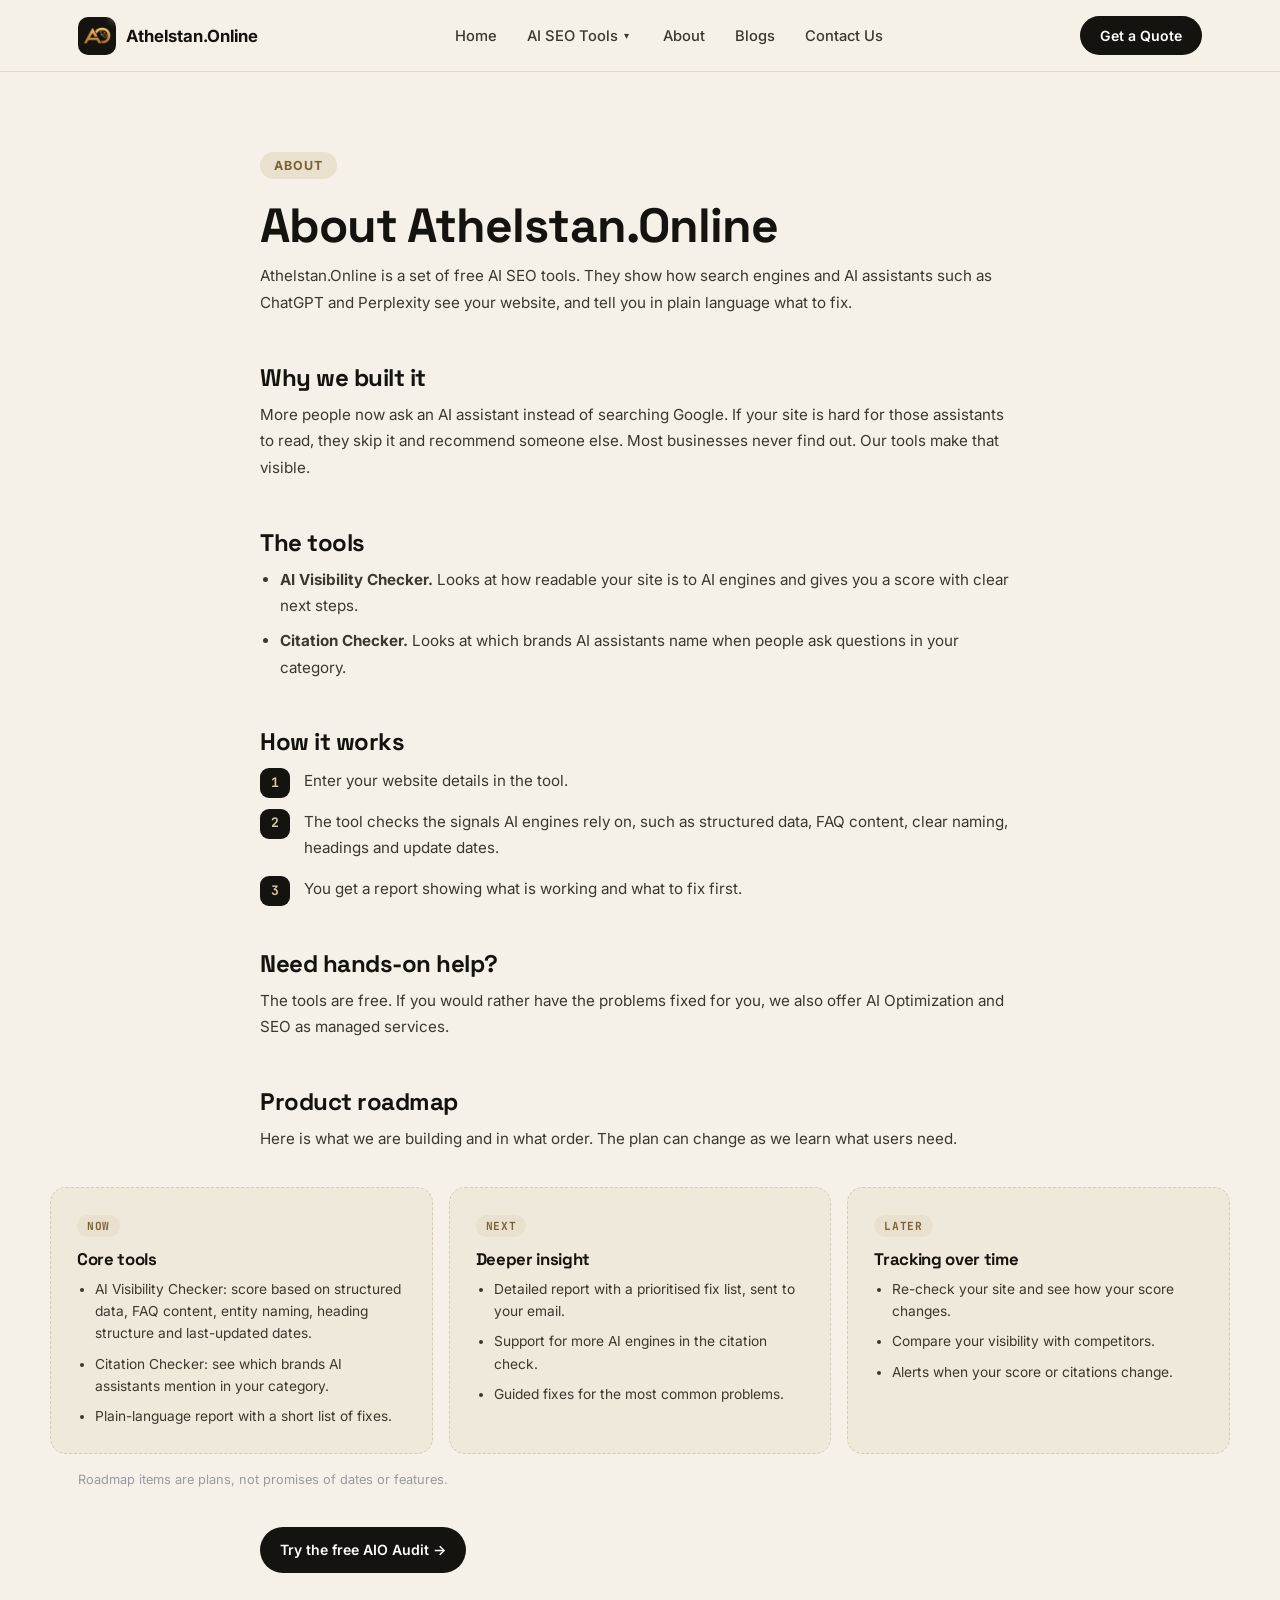
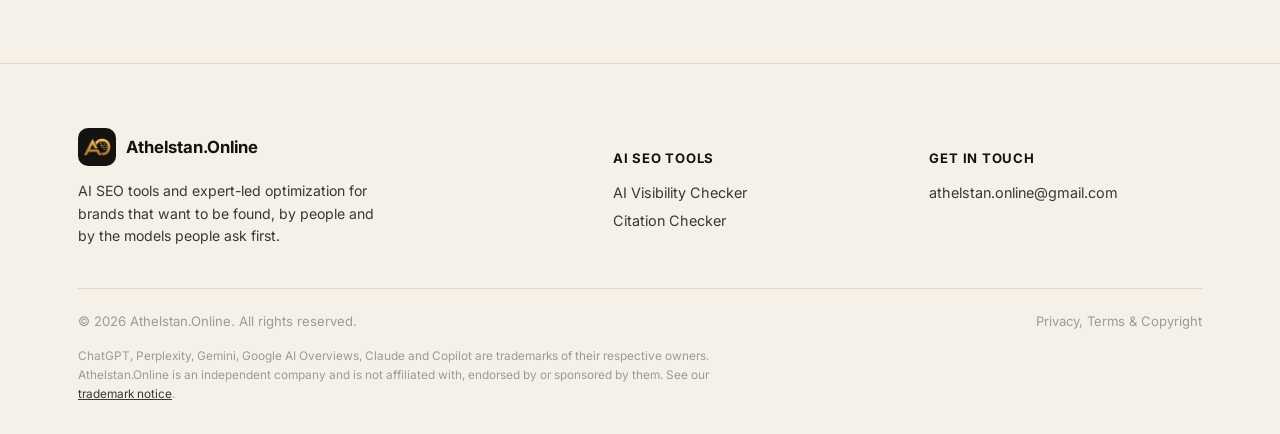
==== about.html @ 13e61433 "Add files via upload" ====
<!DOCTYPE html>
<html lang="en">
<head>
<meta charset="UTF-8">
<meta name="viewport" content="width=device-width, initial-scale=1.0, viewport-fit=cover">
<title>About | Athelstan.Online</title>
<meta name="description" content="Athelstan.Online builds free AI SEO tools that show how search engines and AI assistants see your website, plus expert-led AI Optimization and SEO.">

<link rel="canonical" href="https://athelstan.online/about">
<link rel="preconnect" href="https://fonts.googleapis.com">
<link rel="preconnect" href="https://fonts.gstatic.com" crossorigin>
<link href="https://fonts.googleapis.com/css2?family=Space+Grotesk:wght@400;500;600;700&family=Inter:wght@400;500;600;700&family=JetBrains+Mono:wght@400;500;700&display=swap" rel="stylesheet">

<link rel="icon" type="image/png" sizes="512x512" href="favicon-512.png">
<link rel="icon" type="image/png" sizes="192x192" href="favicon-192.png">
<link rel="icon" type="image/png" sizes="32x32" href="favicon-32.png">
<link rel="apple-touch-icon" href="favicon-192.png">

<link rel="stylesheet" href="styles.css">
</head>
<body>

<div id="scrollProgress"></div>

<header>
  <div class="nav">
    <a href="/" class="brand" aria-label="Athelstan.Online home">
      <div class="brand-mark" style="position:relative;">
        <img src="logo.png" alt="Athelstan.Online logo">
        <span style="position:absolute;width:5px;height:5px;border-radius:50%;background:var(--yellow);box-shadow:0 0 8px 2px rgba(216,200,164,.8);top:-3px;right:-3px;animation:pulse-dot 2s infinite;z-index:2;"></span>
      </div>
      Athelstan.Online
    </a>
    <nav class="links" id="navLinks">
      <a href="/">Home</a>
      <div class="nav-dropdown">
        <a href="/aio-audit" class="nav-dropdown-label">AI SEO Tools</a>
        <button class="nav-dropdown-caret" aria-label="Toggle AI SEO Tools submenu" aria-expanded="false">▾</button>
        <div class="nav-dropdown-menu">
          <a href="/ai-visibility-score-checker">AI Visibility Checker<small>How AI engines see your site</small></a>
          <a href="/citation-checker">Citation Checker<small>Who ChatGPT &amp; Perplexity cite</small></a>
        </div>
      </div>
      <a href="/about">About</a>
      <a href="/blog">Blogs</a>
      <a href="/contact">Contact Us</a>
    </nav>
    <div style="display:flex;align-items:center;gap:10px;">
      <a href="/contact" class="cta-btn nav-only">Get a Quote</a>
      <button class="menu-toggle" id="menuToggle" aria-label="Toggle menu"><span></span><span></span><span></span></button>
    </div>
  </div>
</header>

<section class="legal-section">
  <div class="legal-wrap">
    <span class="section-tag">About</span>
    <h1>About Athelstan.Online</h1>
    <p>Athelstan.Online is a set of free AI SEO tools. They show how search engines and AI assistants such as ChatGPT and Perplexity see your website, and tell you in plain language what to fix.</p>

    <h2>Why we built it</h2>
    <p>More people now ask an AI assistant instead of searching Google. If your site is hard for those assistants to read, they skip it and recommend someone else. Most businesses never find out. Our tools make that visible.</p>

    <h2>The tools</h2>
    <ul>
      <li><strong>AI Visibility Checker.</strong> Looks at how readable your site is to AI engines and gives you a score with clear next steps.</li>
      <li><strong>Citation Checker.</strong> Looks at which brands AI assistants name when people ask questions in your category.</li>
    </ul>

    <h2>How it works</h2>
    <ol class="about-steps">
      <li>Enter your website details in the tool.</li>
      <li>The tool checks the signals AI engines rely on, such as structured data, FAQ content, clear naming, headings and update dates.</li>
      <li>You get a report showing what is working and what to fix first.</li>
    </ol>

    <h2>Need hands-on help?</h2>
    <p>The tools are free. If you would rather have the problems fixed for you, we also offer AI Optimization and SEO as managed services.</p>

    <h2 id="roadmap">Product roadmap</h2>
    <p>Here is what we are building and in what order. The plan can change as we learn what users need.</p>
  </div>

  <div class="roadmap-wrap">
    <div class="roadmap-grid">
      <div class="roadmap-card">
        <span class="roadmap-stage">Now</span>
        <h4>Core tools</h4>
        <ul>
          <li>AI Visibility Checker: score based on structured data, FAQ content, entity naming, heading structure and last-updated dates.</li>
          <li>Citation Checker: see which brands AI assistants mention in your category.</li>
          <li>Plain-language report with a short list of fixes.</li>
        </ul>
      </div>
      <div class="roadmap-card">
        <span class="roadmap-stage">Next</span>
        <h4>Deeper insight</h4>
        <ul>
          <li>Detailed report with a prioritised fix list, sent to your email.</li>
          <li>Support for more AI engines in the citation check.</li>
          <li>Guided fixes for the most common problems.</li>
        </ul>
      </div>
      <div class="roadmap-card">
        <span class="roadmap-stage">Later</span>
        <h4>Tracking over time</h4>
        <ul>
          <li>Re-check your site and see how your score changes.</li>
          <li>Compare your visibility with competitors.</li>
          <li>Alerts when your score or citations change.</li>
        </ul>
      </div>
    </div>
  </div>
  <p class="roadmap-note" style="padding:0 28px;">Roadmap items are plans, not promises of dates or features.</p>

  <div class="legal-wrap" style="margin-top:40px;">
    <p><a href="/aio-audit" class="cta-btn">Try the free AIO Audit →</a></p>
  </div>
</section>

<footer>
  <div class="wrap">
    <div class="footer-grid">
      <div>
        <div class="brand" style="margin-bottom:14px;">
          <div class="brand-mark"><img src="logo.png" alt="Athelstan.Online logo"></div>
          Athelstan.Online
        </div>
        <p style="color:var(--ink-soft);font-size:.88rem;line-height:1.6;max-width:34ch;">
          AI SEO tools and expert-led optimization for brands that want to be found, by people and by the models people ask first.
        </p>
      </div>
      <div>
        <h5>AI SEO Tools</h5>
        <a href="/ai-visibility-score-checker">AI Visibility Checker</a>
        <a href="/citation-checker">Citation Checker</a>
      </div>
      <div>
        <h5>Get in Touch</h5>
        <a href="mailto:athelstan.online@gmail.com">athelstan.online@gmail.com</a>
      </div>
    </div>
    <div class="footer-bottom">
      <p>© 2026 Athelstan.Online. All rights reserved.</p>
      <p><a href="/legal">Privacy, Terms &amp; Copyright</a></p>
    </div>
    <p class="footer-legal">
      ChatGPT, Perplexity, Gemini, Google AI Overviews, Claude and Copilot are trademarks of their respective owners.
      Athelstan.Online is an independent company and is not affiliated with, endorsed by or sponsored by them.
      See our <a href="/legal#trademarks">trademark notice</a>.
    </p>
  </div>
</footer>

<script src="main.js"></script>
</body>
</html>
---- styles.css ----
/* =========================================================
   Athelstan.Online — Stylesheet
   Theme: Yellow (#ffc300) + White, high-motion, AI/search identity
   ========================================================= */

:root{
  --ink:#111114;
  --ink-soft:#33333a;
  --paper:#ffffff;
  --paper-warm:#fffdf6;
  --yellow:#ffc300;
  --yellow-deep:#e6ab00;
  --yellow-pale:#fff4cc;
  --yellow-line:#ffe38a;
  --charcoal:#141416;
  --charcoal-2:#1c1c20;
  --line:#ece7d6;
  --radius:18px;
  --maxw:1180px;
  --shadow-yellow: 0 18px 40px -18px rgba(255,195,0,.55);
  --ease-out: cubic-bezier(.16,.84,.44,1);
}

*{box-sizing:border-box;}
html{
  scroll-behavior:smooth;
  width:100%;
  overflow-x:hidden;
}
body{
  margin:0;
  width:100%;
  max-width:100vw;
  background:var(--paper);
  color:var(--ink);
  font-family:'Inter',system-ui,sans-serif;
  -webkit-font-smoothing:antialiased;
  overflow-x:hidden;
  position:relative;
  cursor:default;
}
img, svg, canvas{ max-width:100%; }
h1,h2,h3,h4{
  font-family:'Space Grotesk',sans-serif;
  margin:0;
  letter-spacing:-0.02em;
  line-height:1.05;
}
p{margin:0;}
a{color:inherit;text-decoration:none;}
.mono{font-family:'JetBrains Mono',monospace;}
.wrap{max-width:var(--maxw);margin:0 auto;padding:0 28px;}
::selection{background:var(--yellow);color:var(--ink);}

@media (prefers-reduced-motion: reduce){
  *{animation-duration:.001ms !important;animation-iteration-count:1 !important;transition-duration:.001ms !important;}
}

/* ---------- SCROLL PROGRESS BAR ---------- */
#scrollProgress{
  position:fixed;top:0;left:0;height:3px;width:0%;
  background:linear-gradient(90deg,var(--yellow-deep),var(--yellow));
  z-index:9999;transition:width .1s linear;
  box-shadow:0 0 12px rgba(255,195,0,.7);
}

/* ---------- CURSOR GLOW ---------- */
#cursorGlow{
  position:fixed;width:420px;height:420px;border-radius:50%;
  background:radial-gradient(circle, rgba(255,195,0,.16), transparent 68%);
  pointer-events:none;z-index:1;transform:translate(-50%,-50%);
  transition:opacity .3s ease;opacity:0;
  will-change:transform;
}

/* ---------- SCROLL REVEAL ---------- */
.reveal{opacity:0;transform:translateY(34px);transition:opacity .8s var(--ease-out), transform .8s var(--ease-out);}
.reveal.in{opacity:1;transform:translateY(0);}
.reveal-stagger > *{opacity:0;transform:translateY(26px);transition:opacity .7s var(--ease-out), transform .7s var(--ease-out);}
.reveal-stagger.in > *{opacity:1;transform:translateY(0);}
.reveal-stagger.in > *:nth-child(1){transition-delay:.02s;}
.reveal-stagger.in > *:nth-child(2){transition-delay:.10s;}
.reveal-stagger.in > *:nth-child(3){transition-delay:.18s;}
.reveal-stagger.in > *:nth-child(4){transition-delay:.26s;}
.reveal-stagger.in > *:nth-child(5){transition-delay:.34s;}
.reveal-stagger.in > *:nth-child(6){transition-delay:.42s;}
.reveal-stagger.in > *:nth-child(7){transition-delay:.50s;}
.reveal-stagger.in > *:nth-child(8){transition-delay:.58s;}
.reveal-stagger.in > *:nth-child(9){transition-delay:.66s;}
.reveal-stagger.in > *:nth-child(10){transition-delay:.74s;}

/* ---------- NAV ---------- */
header{
  position:sticky;top:0;z-index:100;
  background:rgba(255,255,255,.78);
  backdrop-filter:blur(16px) saturate(150%);
  border-bottom:1px solid var(--line);
  transition:box-shadow .3s ease;
}
header.scrolled{box-shadow:0 12px 30px -20px rgba(0,0,0,.25);}
.nav{
  display:flex;align-items:center;justify-content:space-between;
  padding:16px 28px;max-width:var(--maxw);margin:0 auto;
}
.brand{display:flex;align-items:center;gap:10px;font-weight:700;font-size:1.05rem;}
.brand-mark{
  width:38px;height:38px;border-radius:10px;
  background:var(--ink);
  display:flex;align-items:center;justify-content:center;
  padding:5px;
  box-shadow: var(--shadow-yellow);
  position:relative;overflow:hidden;
}
.brand-mark img{width:100%;height:100%;object-fit:contain;display:block;}
.brand-mark::after{
  content:'';position:absolute;inset:0;
  background:linear-gradient(115deg, transparent 30%, rgba(255,255,255,.35) 50%, transparent 70%);
  transform:translateX(-120%);
  animation:mark-shine 3.5s ease-in-out infinite;
  pointer-events:none;
}
@keyframes mark-shine{0%,60%{transform:translateX(-120%);}80%{transform:translateX(120%);}100%{transform:translateX(120%);}}
nav.links{display:flex;gap:30px;font-size:.92rem;font-weight:500;color:var(--ink-soft);align-items:center;}
nav.links a{position:relative;padding:4px 0;transition:color .2s;}
nav.links a:hover{color:var(--ink);}
nav.links a::after{
  content:'';position:absolute;left:0;bottom:-2px;width:0;height:2px;background:var(--yellow-deep);
  transition:width .25s ease;
}
nav.links a:hover::after{width:100%;}

/* ---------- Nav dropdown (AIO Audit) ---------- */
.nav-dropdown{position:relative;display:flex;align-items:center;gap:2px;}
.nav-dropdown-label{position:relative;padding:4px 0;transition:color .2s;}
.nav-dropdown-label:hover{color:var(--ink);}
.nav-dropdown-label::after{
  content:'';position:absolute;left:0;bottom:-2px;width:0;height:2px;background:var(--yellow-deep);
  transition:width .25s ease;
}
.nav-dropdown-label:hover::after{width:100%;}
.nav-dropdown-caret{
  background:none;border:none;cursor:pointer;font-size:.62rem;color:var(--ink-soft);
  padding:6px 4px;display:flex;align-items:center;transition:transform .25s ease, color .2s ease;
}
.nav-dropdown-caret:hover{color:var(--ink);}
.nav-dropdown:hover .nav-dropdown-caret,
.nav-dropdown.open .nav-dropdown-caret{transform:rotate(180deg);}
.nav-dropdown-menu{
  position:absolute;top:100%;left:0;margin-top:14px;
  background:#fff;border:1px solid var(--line);border-radius:14px;padding:8px;min-width:250px;
  box-shadow:0 26px 54px -20px rgba(0,0,0,.28);
  opacity:0;visibility:hidden;transform:translateY(6px);
  transition:opacity .25s ease, transform .25s ease, visibility .25s;
  z-index:60;
}
.nav-dropdown:hover .nav-dropdown-menu,
.nav-dropdown.open .nav-dropdown-menu{opacity:1;visibility:visible;transform:translateY(0);}
.nav-dropdown-menu a{
  display:flex;flex-direction:column;gap:2px;padding:10px 12px;border-radius:9px;
  font-size:.86rem;font-weight:600;color:var(--ink);transition:background .2s ease;
}
.nav-dropdown-menu a small{font-size:.74rem;font-weight:400;color:#9a9a9f;}
.nav-dropdown-menu a:hover{background:var(--yellow-pale);}
.nav-dropdown-menu a::after{display:none;}
.nav-badge{
  display:inline-block;background:var(--ink);color:var(--yellow);font-size:.6rem;font-weight:700;
  letter-spacing:.04em;padding:2px 7px;border-radius:999px;margin-left:7px;vertical-align:middle;
}
.cta-btn{
  background:var(--ink);color:#fff;padding:11px 20px;border-radius:999px;
  font-size:.88rem;font-weight:600;border:none;cursor:pointer;
  transition:transform .25s var(--ease-out), box-shadow .25s ease, background .25s ease;
  display:inline-flex;align-items:center;gap:8px;
  position:relative;overflow:hidden;
}
.cta-btn::before{
  content:'';position:absolute;inset:0;
  background:linear-gradient(115deg, transparent 30%, rgba(255,255,255,.35) 50%, transparent 70%);
  transform:translateX(-140%);transition:none;
}
.cta-btn:hover::before{animation:btn-shine .9s ease;}
@keyframes btn-shine{to{transform:translateX(140%);}}
.cta-btn:hover{background:var(--yellow-deep);color:var(--ink);transform:translateY(-3px) scale(1.02);box-shadow:var(--shadow-yellow);}
.cta-btn.ghost{background:transparent;color:var(--ink);border:1.5px solid var(--ink);}
.cta-btn.ghost:hover{background:var(--ink);color:#fff;box-shadow:none;}
.menu-toggle{display:none;background:none;border:none;cursor:pointer;padding:6px;}
.menu-toggle span{display:block;width:24px;height:2px;background:var(--ink);margin:5px 0;transition:.3s;}
.menu-toggle.active span:nth-child(1){transform:translateY(7px) rotate(45deg);}
.menu-toggle.active span:nth-child(2){opacity:0;}
.menu-toggle.active span:nth-child(3){transform:translateY(-7px) rotate(-45deg);}

/* ---------- HERO ---------- */
.hero{
  position:relative;
  padding:90px 28px 70px;
  overflow:hidden;
  background:
    radial-gradient(ellipse 900px 500px at 15% -10%, var(--yellow-pale) 0%, transparent 60%),
    radial-gradient(ellipse 700px 500px at 100% 10%, #fff9e0 0%, transparent 55%),
    var(--paper);
}
.blob{
  position:absolute;border-radius:50%;filter:blur(70px);opacity:.55;z-index:0;pointer-events:none;
}
.blob-1{width:360px;height:360px;background:radial-gradient(circle, var(--yellow), transparent 70%);top:-120px;right:-80px;animation:blob-float-1 14s ease-in-out infinite;}
.blob-2{width:280px;height:280px;background:radial-gradient(circle, #ffe38a, transparent 70%);bottom:-100px;left:-60px;animation:blob-float-2 17s ease-in-out infinite;}
@keyframes blob-float-1{0%,100%{transform:translate(0,0) scale(1);}50%{transform:translate(-50px,60px) scale(1.15);}}
@keyframes blob-float-2{0%,100%{transform:translate(0,0) scale(1);}50%{transform:translate(60px,-40px) scale(1.1);}}

#network-canvas{
  position:absolute;inset:0;width:100%;height:100%;
  z-index:0;opacity:1;pointer-events:none;
}
.hero-inner{position:relative;z-index:2;max-width:var(--maxw);margin:0 auto;}
.eyebrow{
  display:inline-flex;align-items:center;gap:8px;
  background:var(--ink);color:var(--yellow);
  padding:8px 16px;border-radius:999px;font-size:.78rem;font-weight:600;
  letter-spacing:.04em;text-transform:uppercase;
  animation: float-badge 4s ease-in-out infinite;
}
@keyframes float-badge{0%,100%{transform:translateY(0)}50%{transform:translateY(-5px)}}
.eyebrow .dot{width:7px;height:7px;border-radius:50%;background:var(--yellow);box-shadow:0 0 0 0 rgba(255,195,0,.7);animation:pulse-dot 1.8s infinite;}
@keyframes pulse-dot{0%{box-shadow:0 0 0 0 rgba(255,195,0,.6);}70%{box-shadow:0 0 0 9px rgba(255,195,0,0);}100%{box-shadow:0 0 0 0 rgba(255,195,0,0);}}

.hero h1{
  font-size:clamp(2.3rem, 5.4vw, 4.4rem);
  margin-top:22px;max-width:16ch;
  font-weight:700;
  opacity:0;animation:hero-in .9s var(--ease-out) .1s forwards;
}
.hero-sub{
  margin-top:22px;max-width:52ch;font-size:1.08rem;line-height:1.6;color:var(--ink-soft);
  opacity:0;animation:hero-in .9s var(--ease-out) .28s forwards;
}
.hero-actions{display:flex;gap:14px;margin-top:34px;flex-wrap:wrap;opacity:0;animation:hero-in .9s var(--ease-out) .44s forwards;}
@keyframes hero-in{from{opacity:0;transform:translateY(18px);}to{opacity:1;transform:translateY(0);}}

.hero h1 em{
  font-style:normal;
  background:linear-gradient(100deg,var(--yellow-deep),var(--yellow) 45%, var(--yellow-deep) 70%, var(--yellow));
  background-size:300% auto;
  -webkit-background-clip:text;background-clip:text;color:transparent;
  position:relative;
  animation:gradient-shift 5s ease-in-out infinite;
}
@keyframes gradient-shift{0%{background-position:0% 50%;}50%{background-position:100% 50%;}100%{background-position:0% 50%;}}

/* engine chips row */
.engine-row{
  display:flex;gap:12px;margin-top:52px;flex-wrap:wrap;
}
.engine-chip{
  display:flex;align-items:center;gap:9px;
  background:#fff;border:1px solid var(--line);border-radius:999px;
  padding:9px 16px 9px 12px;font-size:.85rem;font-weight:600;
  box-shadow:0 6px 18px -12px rgba(0,0,0,.25);
  animation: chip-in .6s var(--ease-out) backwards, chip-bob 3.6s ease-in-out infinite;
  transition:transform .25s ease, box-shadow .25s ease, border-color .25s ease;
}
.engine-chip:hover{transform:translateY(-5px) scale(1.04);box-shadow:var(--shadow-yellow);border-color:var(--yellow-line);}
.engine-chip:nth-child(1){animation-delay:.05s, 0s;}
.engine-chip:nth-child(2){animation-delay:.15s, .3s;}
.engine-chip:nth-child(3){animation-delay:.25s, .6s;}
.engine-chip:nth-child(4){animation-delay:.35s, .9s;}
.engine-chip:nth-child(5){animation-delay:.45s, 1.2s;}
@keyframes chip-in{from{opacity:0;transform:translateY(10px);}to{opacity:1;transform:translateY(0);}}
@keyframes chip-bob{0%,100%{transform:translateY(0);}50%{transform:translateY(-4px);}}
.engine-chip .swatch{width:9px;height:9px;border-radius:50%;position:relative;}
.engine-chip .swatch::after{
  content:'';position:absolute;inset:-4px;border-radius:50%;border:1.5px solid currentColor;opacity:.4;
  animation:swatch-ring 2.2s ease-out infinite;
}
@keyframes swatch-ring{0%{transform:scale(.6);opacity:.6;}100%{transform:scale(1.8);opacity:0;}}

/* ---------- LIVE PULSE PANEL ---------- */
.pulse-panel{
  margin-top:60px;
  background:var(--charcoal);
  border-radius:24px;
  padding:34px;
  position:relative;overflow:hidden;
  box-shadow:0 40px 80px -40px rgba(0,0,0,.5);
  border:1px solid transparent;
  background-image:
    linear-gradient(var(--charcoal),var(--charcoal)),
    linear-gradient(120deg, rgba(255,195,0,.5), rgba(255,195,0,0) 30%, rgba(255,195,0,0) 70%, rgba(255,195,0,.5));
  background-origin:border-box;background-clip:padding-box, border-box;
  animation:border-sweep 6s linear infinite;
}
@keyframes border-sweep{
  0%{background-image:linear-gradient(var(--charcoal),var(--charcoal)),linear-gradient(0deg, rgba(255,195,0,.5), rgba(255,195,0,0) 30%, rgba(255,195,0,0) 70%, rgba(255,195,0,.5));}
  100%{background-image:linear-gradient(var(--charcoal),var(--charcoal)),linear-gradient(360deg, rgba(255,195,0,.5), rgba(255,195,0,0) 30%, rgba(255,195,0,0) 70%, rgba(255,195,0,.5));}
}
.pulse-panel::before{
  content:'';position:absolute;inset:0;
  background: repeating-linear-gradient(115deg, rgba(255,195,0,.06) 0px, rgba(255,195,0,.06) 1px, transparent 1px, transparent 46px);
  animation: scan-move 9s linear infinite;
}
@keyframes scan-move{from{transform:translateX(0);}to{transform:translateX(-92px);}}
.pulse-head{display:flex;justify-content:space-between;align-items:center;flex-wrap:wrap;gap:14px;position:relative;z-index:1;}
.pulse-head h3{color:#fff;font-size:1.15rem;}
.pulse-head p{color:#9a9a9f;font-size:.85rem;margin-top:4px;}
.live-tag{display:flex;align-items:center;gap:7px;color:var(--yellow);font-size:.78rem;font-weight:700;letter-spacing:.06em;}
.live-tag .dot{width:8px;height:8px;background:var(--yellow);border-radius:50%;animation:pulse-dot 1.8s infinite;}

.pulse-grid{
  display:grid;grid-template-columns:repeat(4,1fr);gap:16px;margin-top:26px;position:relative;z-index:1;
}
.pulse-card{
  background:var(--charcoal-2);border:1px solid #2a2a2f;border-radius:14px;padding:18px;
  transition:transform .3s var(--ease-out), border-color .3s ease;
}
.pulse-card:hover{transform:translateY(-6px);border-color:var(--yellow);}
.pulse-card .label{color:#9a9a9f;font-size:.78rem;margin-bottom:10px;display:flex;justify-content:space-between;}
.pulse-card .bar-track{height:6px;background:#333338;border-radius:99px;overflow:hidden;margin-bottom:10px;}
.pulse-card .bar-fill{height:100%;border-radius:99px;background:linear-gradient(90deg,var(--yellow-deep),var(--yellow));width:0%;transition:width 1.4s var(--ease-out);position:relative;}
.pulse-card .bar-fill::after{
  content:'';position:absolute;inset:0;
  background:linear-gradient(90deg, transparent, rgba(255,255,255,.6), transparent);
  width:40%;animation:bar-shimmer 2.2s ease-in-out infinite;
}
@keyframes bar-shimmer{0%{transform:translateX(-120%);}100%{transform:translateX(280%);}}
.pulse-card .value{color:#fff;font-size:1.6rem;font-weight:700;font-family:'Space Grotesk',sans-serif;}

/* ---------- SECTION SHELLS ---------- */
section{padding:96px 28px;}
.section-head{max-width:640px;margin-bottom:52px;}
.section-tag{
  display:inline-block;font-size:.78rem;font-weight:700;letter-spacing:.08em;text-transform:uppercase;
  color:var(--yellow-deep);background:var(--yellow-pale);padding:6px 14px;border-radius:999px;margin-bottom:16px;
}
.section-head h2{font-size:clamp(1.8rem,3.4vw,2.6rem);}
.section-head p{margin-top:14px;color:var(--ink-soft);font-size:1.02rem;line-height:1.65;}

/* ---------- GROWTH RESEARCH (animated chart) ---------- */
.growth-section{background:var(--paper-warm);border-top:1px solid var(--line);border-bottom:1px solid var(--line);}
.growth-grid{display:grid;grid-template-columns:1.05fr .95fr;gap:56px;align-items:center;}
.chart-card{
  background:#fff;border:1px solid var(--line);border-radius:var(--radius);padding:30px;
  box-shadow:0 30px 60px -40px rgba(0,0,0,.25);
  transition:transform .35s var(--ease-out), box-shadow .35s ease;
}
.chart-card:hover{transform:translateY(-6px);box-shadow:0 40px 70px -35px rgba(0,0,0,.3);}
.chart-card .chart-top{display:flex;justify-content:space-between;align-items:baseline;margin-bottom:22px;}
.chart-card .chart-top .big{font-size:2.1rem;font-weight:700;font-family:'Space Grotesk',sans-serif;}
.chart-card .chart-top .tag{background:var(--yellow-pale);color:var(--yellow-deep);font-weight:700;font-size:.8rem;padding:4px 10px;border-radius:8px;}
.bars{display:flex;align-items:flex-end;gap:10px;height:170px;}
.bars .bar{
  flex:1;background:linear-gradient(180deg,var(--yellow),var(--yellow-deep));
  border-radius:8px 8px 3px 3px;height:0%;position:relative;
  transition:height 1.1s var(--ease-out);
}
.bars .bar:hover{filter:brightness(1.08);}
.bars .bar:nth-child(even){background:linear-gradient(180deg,#2a2a2f,var(--ink));}
.bars .bar span{
  position:absolute;top:-24px;left:50%;transform:translateX(-50%);
  font-size:.7rem;color:var(--ink-soft);font-family:'JetBrains Mono',monospace;
}
.month-labels{display:flex;gap:10px;margin-top:10px;}
.month-labels span{flex:1;text-align:center;font-size:.7rem;color:#9a9a9f;font-family:'JetBrains Mono',monospace;}

.stat-list{display:flex;flex-direction:column;gap:22px;}
.stat-row{
  display:flex;align-items:center;gap:18px;background:#fff;border:1px solid var(--line);
  border-radius:14px;padding:18px 20px;transition:transform .3s var(--ease-out), box-shadow .3s ease, border-color .3s ease;
}
.stat-row:hover{transform:translateX(6px) scale(1.01);box-shadow:0 20px 40px -28px rgba(0,0,0,.3);border-color:var(--yellow-line);}
.stat-row .num{
  font-family:'Space Grotesk',sans-serif;font-weight:700;font-size:1.9rem;min-width:110px;
  color:var(--ink);
}
.stat-row .num small{font-size:1rem;color:var(--yellow-deep);}
.stat-row .desc{font-size:.88rem;color:var(--ink-soft);line-height:1.5;}

/* ---------- AI SEARCH VISIBILITY RINGS ---------- */
.ring-grid{display:grid;grid-template-columns:repeat(4,1fr);gap:22px;}
.ring-card{
  background:#fff;border:1px solid var(--line);border-radius:var(--radius);
  padding:26px 20px;text-align:center;position:relative;
  transition:transform .4s var(--ease-out), box-shadow .4s ease, border-color .4s ease;
  transform-style:preserve-3d;
}
.ring-card:hover{transform:translateY(-10px) rotateX(4deg);box-shadow:var(--shadow-yellow);border-color:var(--yellow-line);}
.ring-wrap{width:118px;height:118px;margin:0 auto 16px;position:relative;}
.ring-wrap svg{transform:rotate(-90deg);width:100%;height:100%;}
.ring-wrap svg circle{fill:none;stroke-width:9;}
.ring-track{stroke:#f1efe4;}
.ring-fill{stroke:url(#ringGrad);stroke-linecap:round;stroke-dasharray:314;stroke-dashoffset:314;transition:stroke-dashoffset 1.6s var(--ease-out);}
.ring-value{
  position:absolute;inset:0;display:flex;align-items:center;justify-content:center;
  font-family:'Space Grotesk',sans-serif;font-weight:700;font-size:1.3rem;
}
.ring-card h4{font-size:.95rem;margin-bottom:4px;}
.ring-card p{font-size:.78rem;color:#9a9a9f;}

/* ---------- SERVICES ---------- */
.services-section{background:var(--ink);color:#fff;position:relative;overflow:hidden;}
.services-section::before{
  content:'';position:absolute;top:-200px;right:-200px;width:500px;height:500px;border-radius:50%;
  background:radial-gradient(circle,rgba(255,195,0,.15),transparent 70%);
  animation:drift 12s ease-in-out infinite;
}
.services-section::after{
  content:'';position:absolute;bottom:-220px;left:-160px;width:440px;height:440px;border-radius:50%;
  background:radial-gradient(circle,rgba(255,195,0,.09),transparent 70%);
  animation:drift 15s ease-in-out infinite reverse;
}
@keyframes drift{0%,100%{transform:translate(0,0);}50%{transform:translate(-40px,40px);}}
.services-section .section-tag{background:rgba(255,195,0,.15);color:var(--yellow);}
.services-section .section-head p{color:#b7b7bd;}
.services-grid{display:grid;grid-template-columns:repeat(2,1fr);gap:20px;position:relative;z-index:1;}
.svc-card{
  background:var(--charcoal-2);border:1px solid #2a2a2f;border-radius:var(--radius);
  padding:28px;transition:transform .35s var(--ease-out), border-color .35s ease, background .35s ease, box-shadow .35s ease;
  position:relative;overflow:hidden;
}
.svc-card::before{
  content:'';position:absolute;top:0;left:0;right:0;height:2px;
  background:linear-gradient(90deg,transparent,var(--yellow),transparent);
  transform:scaleX(0);transform-origin:left;transition:transform .5s var(--ease-out);
}
.svc-card:hover::before{transform:scaleX(1);}
.svc-card:hover{transform:translateY(-8px);border-color:var(--yellow);background:#202024;box-shadow:0 30px 60px -30px rgba(255,195,0,.25);}
.svc-num{font-family:'JetBrains Mono',monospace;color:var(--yellow);font-size:.8rem;margin-bottom:14px;display:block;}
.svc-card h3{font-size:1.25rem;margin-bottom:10px;}
.svc-card p{color:#a9a9ae;font-size:.92rem;line-height:1.6;margin-bottom:16px;}
.svc-tags{display:flex;flex-wrap:wrap;gap:8px;}
.svc-tags span{
  font-size:.72rem;background:rgba(255,195,0,.1);color:var(--yellow);
  padding:5px 10px;border-radius:999px;border:1px solid rgba(255,195,0,.25);
  transition:background .25s ease, transform .25s ease;
}
.svc-card:hover .svc-tags span{transform:translateY(-1px);}

/* ---------- CONTENT NICHES MARQUEE ---------- */
.marquee{
  overflow:hidden;position:relative;padding:14px 0;
  -webkit-mask-image:linear-gradient(90deg,transparent,#000 8%,#000 92%,transparent);
  mask-image:linear-gradient(90deg,transparent,#000 8%,#000 92%,transparent);
}
.marquee-track{display:flex;gap:14px;width:max-content;animation:scroll-left 26s linear infinite;}
.marquee:hover .marquee-track{animation-play-state:paused;}
.marquee-track.reverse{animation-name:scroll-right;animation-duration:32s;}
@keyframes scroll-left{from{transform:translateX(0);}to{transform:translateX(-50%);}}
@keyframes scroll-right{from{transform:translateX(-50%);}to{transform:translateX(0);}}
.niche-pill{
  background:#fff;border:1px solid var(--line);padding:12px 22px;border-radius:999px;
  font-size:.9rem;font-weight:600;white-space:nowrap;display:flex;align-items:center;gap:8px;
  transition:transform .25s ease, box-shadow .25s ease, border-color .25s ease;
}
.niche-pill:hover{transform:translateY(-4px) scale(1.05);box-shadow:var(--shadow-yellow);border-color:var(--yellow-line);}
.niche-pill .dot{width:7px;height:7px;background:var(--yellow-deep);border-radius:50%;}

.content-types{display:grid;grid-template-columns:repeat(3,1fr);gap:18px;margin-top:44px;}
.ctype-card{border:1px solid var(--line);border-radius:16px;padding:24px;background:#fff;transition:box-shadow .3s var(--ease-out), transform .3s var(--ease-out), border-color .3s ease;}
.ctype-card:hover{box-shadow:0 24px 50px -28px rgba(0,0,0,.28);transform:translateY(-6px);border-color:var(--yellow-line);}
.ctype-card .ic{
  width:44px;height:44px;border-radius:12px;background:var(--yellow-pale);
  display:flex;align-items:center;justify-content:center;font-size:1.2rem;margin-bottom:16px;
  transition:transform .3s var(--ease-out);
}
.ctype-card:hover .ic{transform:scale(1.15) rotate(-6deg);}
.ctype-card h4{font-size:1.02rem;margin-bottom:8px;}
.ctype-card p{font-size:.86rem;color:var(--ink-soft);line-height:1.55;}

/* ---------- PROCESS TIMELINE ---------- */
.process-section{background:var(--paper-warm);border-top:1px solid var(--line);border-bottom:1px solid var(--line);}
.timeline{position:relative;padding-left:26px;}
.timeline::before{content:'';position:absolute;left:6px;top:6px;bottom:6px;width:2px;background:var(--yellow-line);}
.timeline::after{
  content:'';position:absolute;left:6px;top:6px;width:2px;height:0%;
  background:linear-gradient(180deg,var(--yellow-deep),var(--yellow));
  transition:height 1.4s var(--ease-out);
}
.timeline.in::after{height:100%;}
.tl-item{position:relative;padding-bottom:40px;}
.tl-item:last-child{padding-bottom:0;}
.tl-item::before{
  content:'';position:absolute;left:-26px;top:2px;width:14px;height:14px;border-radius:50%;
  background:var(--yellow);border:3px solid #fff;box-shadow:0 0 0 2px var(--yellow-deep);
  transition:transform .3s var(--ease-out);
}
.tl-item:hover::before{transform:scale(1.3);}
.tl-item h4{font-size:1.05rem;margin-bottom:6px;}
.tl-item p{font-size:.9rem;color:var(--ink-soft);max-width:60ch;line-height:1.6;}
.tl-item .tl-tag{font-family:'JetBrains Mono',monospace;font-size:.72rem;color:var(--yellow-deep);margin-bottom:6px;display:block;}

/* ---------- CTA ---------- */
.cta-section{
  background:linear-gradient(135deg,var(--yellow),var(--yellow-deep));
  background-size:200% 200%;
  animation:cta-gradient 6s ease-in-out infinite;
  border-radius:28px;margin:0 28px;padding:70px 40px;text-align:center;position:relative;overflow:hidden;
}
@keyframes cta-gradient{0%,100%{background-position:0% 50%;}50%{background-position:100% 50%;}}
.cta-section::after{
  content:'';position:absolute;inset:0;
  background-image: radial-gradient(circle, rgba(255,255,255,.5) 1.5px, transparent 1.5px);
  background-size:26px 26px;opacity:.35;
  animation:dots-shift 6s linear infinite;
}
@keyframes dots-shift{from{background-position:0 0;}to{background-position:52px 26px;}}
.cta-section h2{font-size:clamp(1.9rem,4vw,2.8rem);color:var(--ink);position:relative;z-index:1;max-width:20ch;margin:0 auto;}
.cta-section p{margin-top:16px;color:#3a3010;font-size:1.02rem;position:relative;z-index:1;}
.cta-section .hero-actions{justify-content:center;position:relative;z-index:1;margin-top:30px;opacity:1;animation:none;}
.cta-section .cta-btn{background:var(--ink);color:#fff;}
.cta-section .cta-btn.ghost{background:transparent;border-color:var(--ink);color:var(--ink);}
.cta-section .cta-btn.ghost:hover{background:var(--ink);color:#fff;}

/* ---------- FOOTER ---------- */
footer{padding:60px 28px 34px;}
.footer-grid{display:grid;grid-template-columns:1.4fr 1fr 1fr 1fr;gap:40px;padding-bottom:40px;border-bottom:1px solid var(--line);}
.footer-grid h5{font-size:.82rem;text-transform:uppercase;letter-spacing:.06em;color:#9a9a9f;margin-bottom:16px;}
.footer-grid a{display:block;font-size:.9rem;color:var(--ink-soft);margin-bottom:10px;transition:color .2s, transform .2s;}
.footer-grid a:hover{color:var(--yellow-deep);transform:translateX(3px);}
.footer-bottom{display:flex;justify-content:space-between;align-items:center;padding-top:26px;flex-wrap:wrap;gap:14px;}
.footer-bottom p{font-size:.82rem;color:#9a9a9f;}

/* ---------- BACK TO TOP ---------- */
#toTop{
  position:fixed;bottom:26px;right:26px;width:46px;height:46px;border-radius:50%;
  background:var(--ink);color:var(--yellow);border:none;cursor:pointer;
  display:flex;align-items:center;justify-content:center;font-size:1.1rem;
  opacity:0;pointer-events:none;transform:translateY(12px);
  transition:opacity .3s ease, transform .3s ease, background .3s ease;
  z-index:90;box-shadow:0 14px 30px -14px rgba(0,0,0,.4);
}
#toTop.show{opacity:1;pointer-events:auto;transform:translateY(0);}
#toTop:hover{background:var(--yellow-deep);color:var(--ink);}

/* ---------- RESPONSIVE ---------- */
@media (max-width: 980px){
  .growth-grid{grid-template-columns:1fr;}
  .pulse-grid{grid-template-columns:repeat(2,1fr);}
  .ring-grid{grid-template-columns:repeat(2,1fr);}
  .services-grid{grid-template-columns:1fr;}
  .content-types{grid-template-columns:1fr 1fr;}
  .footer-grid{grid-template-columns:1fr 1fr;}
  #cursorGlow{display:none;}
}
@media (max-width: 720px){
  nav.links{
    position:fixed;top:70px;left:0;right:0;background:#fff;
    flex-direction:column;padding:20px 28px;gap:4px;
    border-bottom:1px solid var(--line);
    transform:translateY(-130%);opacity:0;transition:transform .3s ease, opacity .3s ease;
    z-index:99;
  }
  nav.links.open{transform:translateY(0);opacity:1;}
  nav.links a{padding:12px 0;border-bottom:1px solid #f2f0e6;}
  nav.links > a:last-of-type{border-bottom:none;}
  .menu-toggle{display:block;}
  .cta-btn.nav-only{display:none;}

  /* Nav dropdown becomes a static accordion on mobile */
  .nav-dropdown{
    flex-wrap:wrap;justify-content:space-between;width:100%;
    border-bottom:1px solid #f2f0e6;padding:12px 0;
  }
  .nav-dropdown-label{padding:0;border-bottom:none;flex:1;}
  .nav-dropdown-caret{padding:2px 6px;}
  .nav-dropdown-menu{
    position:static;opacity:1;visibility:visible;transform:none;
    box-shadow:none;border:none;padding:0;margin-top:0;min-width:0;
    width:100%;max-height:0;overflow:hidden;transition:max-height .3s ease;
  }
  .nav-dropdown.open .nav-dropdown-menu{max-height:200px;margin-top:10px;}
  .nav-dropdown-menu a{padding:9px 10px;border-radius:8px;}

  .hero{padding:56px 20px 50px;}
  .hero-actions .cta-btn{width:100%;justify-content:center;}
  .hero-actions{flex-direction:column;}
  .pulse-grid{grid-template-columns:1fr 1fr;}
  .pulse-panel{padding:22px;}
  section{padding:64px 20px;}
  .ring-grid{grid-template-columns:1fr 1fr;gap:14px;}
  .content-types{grid-template-columns:1fr;}
  .footer-grid{grid-template-columns:1fr 1fr;gap:26px;}
  .cta-section{margin:0 14px;padding:50px 22px;}
  .bars{height:130px;}
  #toTop{bottom:18px;right:18px;width:42px;height:42px;}
}
@media (max-width: 480px){
  .pulse-grid{grid-template-columns:1fr 1fr;}
  .footer-grid{grid-template-columns:1fr;}
}

/* ---------- Section neural-network canvases (white/light sections) ---------- */
.section-network{
  position:absolute;inset:0;width:100%;height:100%;
  z-index:0;pointer-events:none;opacity:1;
}

/* ---------- Team section (fixes: no inline grid overrides, explicit text colors) ---------- */
.team-grid{
  display:grid;grid-template-columns:repeat(2,1fr);gap:20px;
  max-width:760px;margin:0 auto;position:relative;z-index:1;
}
.team-card{text-align:center;}
.team-avatar{
  width:74px;height:74px;border-radius:50%;
  background:linear-gradient(135deg,var(--yellow),var(--yellow-deep));
  display:flex;align-items:center;justify-content:center;margin:0 auto 18px;
  font-family:'Space Grotesk',sans-serif;font-weight:700;font-size:1.6rem;color:var(--ink);
}
.team-card .svc-num{text-align:center;display:block;}
.team-card h3{color:#fff;margin-bottom:8px;}
.team-card p{margin-bottom:14px;}
.team-link{justify-content:center;color:var(--yellow) !important;}

@media (max-width: 720px){
  .team-grid{grid-template-columns:1fr;max-width:420px;}
}

/* =========================================================
   PHASE 2 — Glassmorphism, glow, typewriter, orbit rings
   Extra system used on the Knowledge Base page and reused
   across the site for higher-density motion.
   ========================================================= */

:root{
  --glass-dark-bg: rgba(24,24,27,.6);
  --glass-dark-border: rgba(255,255,255,.09);
  --glass-light-bg: rgba(255,255,255,.66);
  --glass-light-border: rgba(17,17,20,.07);
  --glow-yellow: 0 0 0 1px rgba(255,195,0,.18), 0 20px 60px -20px rgba(255,195,0,.35);
}

/* ---------- Ambient glow orbs (reusable) ---------- */
.ambient-orb{
  position:absolute;border-radius:50%;filter:blur(80px);pointer-events:none;z-index:0;
}
.ambient-orb.o1{width:420px;height:420px;background:radial-gradient(circle,rgba(255,195,0,.35),transparent 70%);animation:orb-drift-1 16s ease-in-out infinite;}
.ambient-orb.o2{width:340px;height:340px;background:radial-gradient(circle,rgba(255,227,138,.3),transparent 70%);animation:orb-drift-2 20s ease-in-out infinite;}
.ambient-orb.o3{width:260px;height:260px;background:radial-gradient(circle,rgba(230,171,0,.28),transparent 70%);animation:orb-drift-3 13s ease-in-out infinite;}
@keyframes orb-drift-1{0%,100%{transform:translate(0,0);}50%{transform:translate(-70px,50px);}}
@keyframes orb-drift-2{0%,100%{transform:translate(0,0);}50%{transform:translate(60px,-70px);}}
@keyframes orb-drift-3{0%,100%{transform:translate(0,0) scale(1);}50%{transform:translate(-40px,-30px) scale(1.2);}}

/* ---------- Glass panels ---------- */
.glass-dark{
  background:var(--glass-dark-bg);
  border:1px solid var(--glass-dark-border);
  backdrop-filter:blur(18px) saturate(160%);
  -webkit-backdrop-filter:blur(18px) saturate(160%);
  border-radius:var(--radius);
}
.glass-light{
  background:var(--glass-light-bg);
  border:1px solid var(--glass-light-border);
  backdrop-filter:blur(16px) saturate(140%);
  -webkit-backdrop-filter:blur(16px) saturate(140%);
  border-radius:var(--radius);
}

/* ---------- Glow border on hover (any card) ---------- */
.glow-card{
  position:relative;transition:transform .35s var(--ease-out), box-shadow .35s ease;
}
.glow-card::before{
  content:'';position:absolute;inset:-1px;border-radius:inherit;padding:1px;
  background:conic-gradient(from var(--angle,0deg), transparent 0%, var(--yellow) 15%, transparent 30%);
  -webkit-mask:linear-gradient(#000 0 0) content-box, linear-gradient(#000 0 0);
  -webkit-mask-composite:xor; mask-composite:exclude;
  opacity:0;transition:opacity .35s ease;
  animation:rotate-angle 3.2s linear infinite paused;
}
.glow-card:hover::before{opacity:1;animation-play-state:running;}
.glow-card:hover{transform:translateY(-8px);box-shadow:var(--glow-yellow);}
@property --angle{syntax:'<angle>';inherits:false;initial-value:0deg;}
@keyframes rotate-angle{to{--angle:360deg;}}

/* ---------- Typewriter ---------- */
.typewriter{display:inline-flex;align-items:center;gap:2px;}
.typewriter .tw-cursor{
  display:inline-block;width:2px;height:1em;background:var(--yellow-deep);
  margin-left:2px;animation:tw-blink 1s step-end infinite;
}
@keyframes tw-blink{0%,100%{opacity:1;}50%{opacity:0;}}

/* ---------- Orbit / satellite rings ---------- */
.orbit-wrap{position:relative;width:100%;height:100%;}
.orbit-ring{
  position:absolute;border:1px dashed rgba(255,195,0,.35);border-radius:50%;
  top:50%;left:50%;transform:translate(-50%,-50%);
  animation:ring-spin linear infinite;
}
@keyframes ring-spin{from{transform:translate(-50%,-50%) rotate(0deg);}to{transform:translate(-50%,-50%) rotate(360deg);}}
.orbit-sat{
  position:absolute;width:10px;height:10px;border-radius:50%;
  background:var(--yellow);box-shadow:0 0 14px 3px rgba(255,195,0,.7);
  top:-5px;left:50%;transform:translateX(-50%);
}

/* ---------- Floating badge ---------- */
.floating-badge{
  position:absolute;display:flex;align-items:center;gap:8px;
  background:#fff;border:1px solid var(--line);border-radius:999px;
  padding:8px 14px;font-size:.78rem;font-weight:600;
  box-shadow:0 14px 34px -18px rgba(0,0,0,.3);
  animation:badge-float 5s ease-in-out infinite;
  z-index:3;
}
@keyframes badge-float{0%,100%{transform:translateY(0) rotate(0deg);}50%{transform:translateY(-10px) rotate(1.5deg);}}

/* =========================================================
   KNOWLEDGE BASE PAGE
   ========================================================= */
.kb-hero{
  position:relative;overflow:hidden;padding:100px 28px 60px;
  background:
    radial-gradient(ellipse 800px 460px at 10% -10%, var(--yellow-pale) 0%, transparent 60%),
    radial-gradient(ellipse 600px 460px at 100% 0%, #fff9e0 0%, transparent 55%),
    var(--paper);
}
.kb-hero-inner{position:relative;z-index:2;max-width:var(--maxw);margin:0 auto;}
.kb-hero h1{font-size:clamp(2.4rem,5.6vw,4.2rem);}
.kb-hero .tw-line{
  display:block;margin-top:18px;font-family:'JetBrains Mono',monospace;font-size:1rem;color:var(--yellow-deep);font-weight:600;
  min-height:1.4em;
}
.kb-hero p.kb-sub{margin-top:20px;max-width:56ch;font-size:1.05rem;line-height:1.65;color:var(--ink-soft);}

.kb-stats-row{display:flex;gap:14px;margin-top:38px;flex-wrap:wrap;}
.kb-stat-chip{
  display:flex;flex-direction:column;gap:2px;
  background:#fff;border:1px solid var(--line);border-radius:14px;padding:14px 20px;
  min-width:130px;transition:transform .3s var(--ease-out), box-shadow .3s ease;
}
.kb-stat-chip:hover{transform:translateY(-6px);box-shadow:var(--shadow-yellow);}
.kb-stat-chip .n{font-family:'Space Grotesk',sans-serif;font-weight:700;font-size:1.5rem;}
.kb-stat-chip .l{font-size:.72rem;color:#9a9a9f;text-transform:uppercase;letter-spacing:.05em;}

/* ---------- Filter tabs ---------- */
.kb-filters{
  display:flex;gap:10px;flex-wrap:wrap;padding:0 28px;max-width:var(--maxw);margin:0 auto 44px;
  position:relative;z-index:2;
}
.kb-filter-btn{
  background:#fff;border:1px solid var(--line);color:var(--ink-soft);
  padding:10px 18px;border-radius:999px;font-size:.86rem;font-weight:600;
  cursor:pointer;transition:all .25s var(--ease-out);
}
.kb-filter-btn:hover{border-color:var(--yellow-line);transform:translateY(-2px);}
.kb-filter-btn.active{background:var(--ink);color:var(--yellow);border-color:var(--ink);box-shadow:var(--shadow-yellow);}

/* ---------- Article grid ---------- */
.kb-grid{
  display:grid;grid-template-columns:repeat(3,1fr);gap:22px;
  max-width:var(--maxw);margin:0 auto;padding:0 28px 40px;
  position:relative;z-index:2;
}
.kb-card{
  background:#fff;border:1px solid var(--line);border-radius:var(--radius);
  padding:26px;display:flex;flex-direction:column;gap:14px;
  transition:opacity .4s ease, transform .4s var(--ease-out), box-shadow .4s ease, border-color .4s ease;
  position:relative;overflow:hidden;
}
.kb-card::before{
  content:'';position:absolute;top:0;left:0;right:0;height:3px;
  background:linear-gradient(90deg,var(--yellow),var(--yellow-deep));
  transform:scaleX(0);transform-origin:left;transition:transform .5s var(--ease-out);
}
.kb-card:hover::before{transform:scaleX(1);}
.kb-card:hover{transform:translateY(-8px);box-shadow:0 30px 60px -32px rgba(0,0,0,.28);border-color:var(--yellow-line);}
.kb-card.hidden-card{display:none;}
.kb-card .kb-icon{
  width:46px;height:46px;border-radius:12px;background:var(--yellow-pale);
  display:flex;align-items:center;justify-content:center;font-size:1.3rem;
  transition:transform .35s var(--ease-out);
}
.kb-card:hover .kb-icon{transform:scale(1.15) rotate(-6deg);}
.kb-card .kb-tag{
  font-size:.72rem;font-weight:700;letter-spacing:.05em;text-transform:uppercase;color:var(--yellow-deep);
}
.kb-card h3{font-size:1.12rem;line-height:1.35;}
.kb-card p.kb-excerpt{font-size:.88rem;color:var(--ink-soft);line-height:1.6;flex:1;}
.kb-card .kb-meta{display:flex;justify-content:space-between;align-items:center;font-size:.76rem;color:#9a9a9f;font-family:'JetBrains Mono',monospace;}
.kb-card .kb-read{
  display:inline-flex;align-items:center;gap:6px;font-size:.86rem;font-weight:700;color:var(--ink);
  transition:gap .25s ease, color .25s ease;
}
.kb-card:hover .kb-read{gap:10px;color:var(--yellow-deep);}

.kb-card.featured{
  grid-column:span 2;background:var(--ink);color:#fff;border-color:transparent;
}
.kb-card.featured .kb-tag{color:var(--yellow);}
.kb-card.featured p.kb-excerpt{color:#b7b7bd;}
.kb-card.featured .kb-meta{color:#7a7a80;}
.kb-card.featured .kb-read{color:var(--yellow);}
.kb-card.featured .kb-icon{background:rgba(255,195,0,.14);}

@media (max-width: 980px){
  .kb-grid{grid-template-columns:1fr 1fr;}
  .kb-card.featured{grid-column:span 2;}
}
@media (max-width: 720px){
  .kb-hero{padding:70px 20px 40px;}
  .kb-filters{padding:0 20px;}
  .kb-grid{grid-template-columns:1fr;padding:0 20px 30px;}
  .kb-card.featured{grid-column:span 1;}
  .kb-stats-row{gap:10px;}
  .kb-stat-chip{min-width:44%;flex:1;}
}

/* =========================================================
   AIO AUDIT PAGES (hub + 2 tool pages)
   ========================================================= */

.audit-hero{
  position:relative;overflow:hidden;padding:100px 28px 70px;
  background:
    radial-gradient(ellipse 900px 500px at 15% -10%, var(--yellow-pale) 0%, transparent 60%),
    radial-gradient(ellipse 700px 500px at 100% 10%, #fff9e0 0%, transparent 55%),
    var(--paper);
  text-align:center;
}
.audit-hero-inner{position:relative;z-index:2;max-width:760px;margin:0 auto;}
.audit-hero h1{font-size:clamp(2.1rem,5vw,3.4rem);margin-top:18px;}
.audit-hero p.sub{margin-top:18px;font-size:1.05rem;line-height:1.65;color:var(--ink-soft);max-width:60ch;margin-left:auto;margin-right:auto;}

/* Tool selector cards on the AIO Audit hub */
.tool-grid{
  display:grid;grid-template-columns:repeat(2,1fr);gap:22px;
  max-width:900px;margin:44px auto 0;position:relative;z-index:2;
}
.tool-card{
  background:#fff;border:1px solid var(--line);border-radius:var(--radius);
  padding:30px;text-align:left;transition:transform .35s var(--ease-out), box-shadow .35s ease, border-color .35s ease;
  display:flex;flex-direction:column;gap:12px;
}
.tool-card:hover{transform:translateY(-8px);box-shadow:var(--shadow-yellow);border-color:var(--yellow-line);}
.tool-card .tool-icon{
  width:52px;height:52px;border-radius:14px;background:var(--yellow-pale);
  display:flex;align-items:center;justify-content:center;font-size:1.5rem;
}
.tool-card h3{font-size:1.2rem;}
.tool-card p{font-size:.9rem;color:var(--ink-soft);line-height:1.6;flex:1;}
.tool-card .tool-cta{font-weight:700;font-size:.9rem;color:var(--ink);display:inline-flex;align-items:center;gap:6px;transition:gap .25s ease, color .25s ease;}
.tool-card:hover .tool-cta{gap:10px;color:var(--yellow-deep);}

/* Audit lead form */
.audit-form-wrap{
  max-width:460px;margin:46px auto 0;position:relative;z-index:2;
  background:#fffdf6;border:1px solid var(--yellow-line);border-radius:22px;
  padding:36px 32px;box-shadow:0 40px 80px -40px rgba(0,0,0,.2);
  text-align:left;
}
.audit-form-wrap h2{font-size:1.35rem;text-align:center;}
.audit-form-wrap > p{text-align:center;color:var(--ink-soft);font-size:.9rem;margin-top:8px;margin-bottom:24px;}
.audit-form label{display:block;font-size:.82rem;font-weight:600;color:var(--ink-soft);margin-bottom:6px;margin-top:16px;}
.audit-form label:first-of-type{margin-top:0;}
.audit-form input{
  width:100%;padding:12px 14px;border-radius:10px;border:1.5px solid var(--line);
  font-family:'Inter',sans-serif;font-size:.92rem;transition:border-color .2s ease, box-shadow .2s ease;
}
.audit-form input:focus{outline:none;border-color:var(--yellow-deep);box-shadow:0 0 0 3px rgba(255,195,0,.18);}
.audit-form button[type="submit"]{
  width:100%;margin-top:22px;background:var(--ink);color:#fff;border:none;
  padding:14px;border-radius:999px;font-size:.95rem;font-weight:700;cursor:pointer;
  transition:background .25s ease, transform .25s ease;
}
.audit-form button[type="submit"]:hover{background:var(--yellow-deep);color:var(--ink);transform:translateY(-2px);}
.audit-form-note{text-align:center;font-size:.76rem;color:#9a9a9f;margin-top:14px;}

.audit-success{
  display:none;text-align:center;padding:20px 6px;
  opacity:0;transform:translateY(10px);transition:opacity .5s ease, transform .5s ease;
}
.audit-success.in{opacity:1;transform:translateY(0);}
.audit-success .check{
  width:60px;height:60px;border-radius:50%;background:var(--yellow-pale);
  display:flex;align-items:center;justify-content:center;margin:0 auto 18px;font-size:1.6rem;color:var(--yellow-deep);
}
.audit-success h3{font-size:1.15rem;margin-bottom:10px;}
.audit-success p{color:var(--ink-soft);font-size:.9rem;line-height:1.6;}

/* How it works — 3 step row */
.audit-steps{display:grid;grid-template-columns:repeat(3,1fr);gap:20px;max-width:var(--maxw);margin:0 auto;}
.audit-step{
  background:#fff;border:1px solid var(--line);border-radius:var(--radius);padding:26px;
  transition:transform .3s var(--ease-out), box-shadow .3s ease;
}
.audit-step:hover{transform:translateY(-6px);box-shadow:0 24px 48px -30px rgba(0,0,0,.25);}
.audit-step .num{
  width:38px;height:38px;border-radius:10px;background:var(--ink);color:var(--yellow);
  display:flex;align-items:center;justify-content:center;font-family:'JetBrains Mono',monospace;font-weight:700;margin-bottom:16px;
}
.audit-step h4{font-size:1.02rem;margin-bottom:8px;}
.audit-step p{font-size:.88rem;color:var(--ink-soft);line-height:1.6;}

/* Sample report preview */
.sample-tag{
  display:inline-block;font-size:.7rem;font-weight:700;letter-spacing:.05em;text-transform:uppercase;
  color:#9a9a9f;background:#f1efe4;padding:4px 10px;border-radius:999px;margin-bottom:18px;
}
.score-gauge-row{display:flex;gap:20px;flex-wrap:wrap;justify-content:center;}
.score-gauge{
  background:#fff;border:1px solid var(--line);border-radius:18px;padding:24px;text-align:center;
  width:150px;transition:transform .3s var(--ease-out);
}
.score-gauge:hover{transform:translateY(-6px);}
.score-gauge .g-value{font-family:'Space Grotesk',sans-serif;font-weight:700;font-size:2rem;}
.score-gauge .g-label{font-size:.76rem;color:#9a9a9f;margin-top:6px;}

/* FAQ accordion */
.faq-list{max-width:760px;margin:0 auto;display:flex;flex-direction:column;gap:12px;}
.faq-item{background:#fff;border:1px solid var(--line);border-radius:14px;overflow:hidden;}
.faq-q{
  width:100%;text-align:left;background:none;border:none;cursor:pointer;
  padding:18px 22px;display:flex;justify-content:space-between;align-items:center;
  font-size:.95rem;font-weight:600;color:var(--ink);
}
.faq-q .plus{font-size:1.2rem;color:var(--yellow-deep);transition:transform .3s ease;}
.faq-item.open .faq-q .plus{transform:rotate(45deg);}
.faq-a{max-height:0;overflow:hidden;transition:max-height .35s ease;}
.faq-a-inner{padding:0 22px 20px;font-size:.88rem;color:var(--ink-soft);line-height:1.65;}
.faq-item.open .faq-a{max-height:260px;}

/* Roadmap teaser */
.roadmap-grid{display:grid;grid-template-columns:repeat(3,1fr);gap:16px;max-width:var(--maxw);margin:0 auto;}
.roadmap-card{
  border:1.5px dashed var(--yellow-line);border-radius:16px;padding:22px;text-align:center;
  color:var(--ink-soft);background:var(--paper-warm);
}
.roadmap-card .icon{font-size:1.4rem;margin-bottom:10px;}
.roadmap-card h4{font-size:.94rem;color:var(--ink);margin-bottom:6px;}
.roadmap-card p{font-size:.8rem;line-height:1.5;}

@media (max-width: 860px){
  .tool-grid{grid-template-columns:1fr;}
  .audit-steps{grid-template-columns:1fr;}
  .roadmap-grid{grid-template-columns:1fr;}
}
@media (max-width: 560px){
  .audit-form-wrap{padding:28px 20px;}
  .score-gauge-row{gap:12px;}
  .score-gauge{width:calc(50% - 8px);}
}

/* ===== Merged updates (fixes, theme, legal, footer) ===== */
/* Athelstan.Online: batch 1 fixes. Loads after styles.css */

/* #5 Remove back-to-top button */
#toTop{display:none !important;}

/* #14 Audit banner: tag, heading and text now line up on the left */
.feature-cta{
  text-align:left;
  display:grid;
  grid-template-columns:1.3fr auto;
  gap:30px;
  align-items:center;
  padding:48px 44px;
}
.feature-cta .nav-badge{margin-left:0;}
.feature-cta h2{
  margin:14px 0 0;
  max-width:none;
  font-size:clamp(1.5rem,3vw,2.1rem);
}
.feature-cta p{margin-top:10px;max-width:56ch;}
.feature-cta .cta-btn{white-space:nowrap;position:relative;z-index:1;}
@media (max-width:720px){
  .feature-cta{grid-template-columns:1fr;padding:34px 22px;gap:22px;}
  .feature-cta .cta-btn{justify-content:center;width:100%;}
}

/* #15 Legend explaining Automated vs Managed */
.svc-legend{
  display:grid;grid-template-columns:repeat(2,1fr);gap:16px;
  margin-bottom:26px;position:relative;z-index:1;
}
.svc-legend-item{
  background:rgba(24,24,27,.6);
  border:1px solid rgba(255,255,255,.09);
  backdrop-filter:blur(18px) saturate(160%);
  -webkit-backdrop-filter:blur(18px) saturate(160%);
  border-radius:14px;padding:18px 20px;
}
.svc-legend-item .legend-tag{
  display:inline-block;font-family:'JetBrains Mono',monospace;font-size:.72rem;
  font-weight:700;letter-spacing:.04em;color:var(--yellow);
  background:rgba(255,195,0,.12);border:1px solid rgba(255,195,0,.3);
  padding:4px 10px;border-radius:999px;margin-bottom:10px;
}
.svc-legend-item p{color:#b7b7bd;font-size:.88rem;line-height:1.6;}
.svc-legend-item p strong{color:#fff;font-weight:600;}
@media (max-width:720px){.svc-legend{grid-template-columns:1fr;}}

/* #17 Knowledge Base badges now sit in the page, not floating */
.kb-badges{display:flex;gap:10px;flex-wrap:wrap;margin-top:22px;}
.kb-badge{
  display:inline-flex;align-items:center;gap:8px;
  background:#fff;border:1px solid var(--line);border-radius:999px;
  padding:8px 14px;font-size:.78rem;font-weight:600;
  box-shadow:0 14px 34px -18px rgba(0,0,0,.3);
}

/* #1 Footer */
footer{padding:64px 28px 30px;border-top:1px solid var(--line);}
.footer-grid{grid-template-columns:1.6fr 1fr 1fr 1.2fr;gap:44px;}
.footer-grid h5{color:var(--ink);margin-bottom:18px;}
.footer-grid a,.footer-grid .footer-text{
  display:block;font-size:.9rem;color:var(--ink-soft);margin-bottom:11px;
}
.footer-grid a:hover{color:var(--yellow-deep);transform:translateX(3px);}
.footer-bottom{padding-top:24px;}
@media (max-width:980px){.footer-grid{grid-template-columns:1fr 1fr;}}
@media (max-width:480px){.footer-grid{grid-template-columns:1fr;gap:28px;}}

/* ---------- Legal page + footer legal line ---------- */
.legal-section{padding:80px 28px 90px;}
.legal-wrap{max-width:760px;margin:0 auto;}
.legal-wrap h1{font-size:clamp(2rem,4.5vw,3rem);margin-top:6px;}
.legal-updated{margin-top:12px;font-size:.85rem;color:#9a9a9f;font-family:'JetBrains Mono',monospace;}
.legal-toc{display:flex;flex-wrap:wrap;gap:10px;margin:28px 0 8px;}
.legal-toc a{
  font-size:.82rem;font-weight:600;padding:8px 14px;border-radius:999px;
  background:#fff;border:1px solid var(--line);transition:border-color .2s ease, transform .2s ease;
}
.legal-toc a:hover{border-color:var(--yellow-line);transform:translateY(-2px);}
.legal-wrap h2{font-size:1.5rem;margin-top:48px;scroll-margin-top:90px;}
.legal-wrap h3{font-size:1.02rem;margin-top:22px;}
.legal-wrap p,.legal-wrap li{font-size:.95rem;line-height:1.75;color:var(--ink-soft);}
.legal-wrap p{margin-top:12px;}
.legal-wrap ul{margin:12px 0 0;padding-left:20px;}
.legal-wrap li{margin-top:8px;}
.legal-link{color:var(--ink);font-weight:600;border-bottom:2px solid var(--yellow-deep);}
.footer-legal{
  margin-top:18px;font-size:.74rem;line-height:1.6;color:#9a9a9f;max-width:96ch;
}
.footer-legal a{color:var(--ink-soft);text-decoration:underline;}

/* =========================================================
   THEME: beige, white and black
   Overrides the colour variables from styles.css
   ========================================================= */
:root{
  --ink:#14130f;
  --ink-soft:#3b382f;
  --paper:#f5f1e8;
  --paper-warm:#efe9db;
  --yellow:#d8c8a4;
  --yellow-deep:#7a6238;
  --yellow-pale:#e9e1cd;
  --yellow-line:#d6cbb0;
  --charcoal:#141412;
  --charcoal-2:#1d1c19;
  --line:#e0d8c4;
  --shadow-yellow:0 18px 40px -22px rgba(20,19,15,.35);
  --glow-yellow:0 0 0 1px rgba(20,19,15,.08),0 20px 60px -28px rgba(20,19,15,.35);
}
::selection{background:#d8c8a4;color:#14130f;}

/* Pulses were golden, now sand */
@keyframes pulse-dot{
  0%{box-shadow:0 0 0 0 rgba(216,200,164,.6);}
  70%{box-shadow:0 0 0 9px rgba(216,200,164,0);}
  100%{box-shadow:0 0 0 0 rgba(216,200,164,0);}
}

#scrollProgress{background:linear-gradient(90deg,#7a6238,#14130f);box-shadow:none;}
#cursorGlow{background:radial-gradient(circle,rgba(122,98,56,.12),transparent 68%);}
header{background:rgba(245,241,232,.78);}

/* Page backgrounds */
.hero,.kb-hero,.audit-hero{
  background:
    radial-gradient(ellipse 900px 500px at 15% -10%, #e9e1cd 0%, transparent 60%),
    radial-gradient(ellipse 700px 500px at 100% 10%, #f0e9d8 0%, transparent 55%),
    var(--paper);
}
.blob{opacity:.35;}
.blob-1,.blob-2{background:radial-gradient(circle,#d8c8a4,transparent 70%);}
.ambient-orb.o1,.ambient-orb.o2,.ambient-orb.o3{background:radial-gradient(circle,rgba(190,170,130,.3),transparent 70%);}
#network-canvas,.section-network{filter:grayscale(1);opacity:.45;}

/* Headline accent */
.hero h1 em{
  background:linear-gradient(100deg,#5c4a29,#a08a5b 45%,#5c4a29 70%,#a08a5b);
  background-size:300% auto;
  -webkit-background-clip:text;background-clip:text;color:transparent;
}

/* Buttons */
.cta-btn:hover{background:var(--yellow);color:var(--ink);}
.cta-btn.ghost:hover{background:var(--ink);color:#fff;}
.audit-form button[type="submit"]:hover{background:var(--yellow);color:var(--ink);}
.audit-form input:focus{box-shadow:0 0 0 3px rgba(122,98,56,.18);}

/* Dark sections */
.services-section::before{background:radial-gradient(circle,rgba(216,200,164,.12),transparent 70%);}
.services-section::after{background:radial-gradient(circle,rgba(216,200,164,.07),transparent 70%);}
.services-section .section-tag{background:rgba(216,200,164,.15);color:var(--yellow);}
.svc-tags span{background:rgba(216,200,164,.1);color:var(--yellow);border-color:rgba(216,200,164,.28);}
.svc-card:hover{box-shadow:0 30px 60px -30px rgba(216,200,164,.25);}
.svc-card .svc-num{color:var(--yellow);}

/* Pulse / sample panel: no gold border animation */
.pulse-panel{animation:none;background:var(--charcoal);border:1px solid #2a2a26;background-image:none;}
.pulse-panel::before{background:repeating-linear-gradient(115deg,rgba(216,200,164,.05) 0,rgba(216,200,164,.05) 1px,transparent 1px,transparent 46px);}
.pulse-panel .live-tag{color:#9a958a;letter-spacing:.1em;}
.pulse-foot{
  margin-top:22px;position:relative;z-index:1;
  display:flex;justify-content:space-between;align-items:center;gap:14px;flex-wrap:wrap;
}
.pulse-foot p{color:#9a958a;font-size:.82rem;}
.pulse-foot a{color:var(--yellow);font-weight:700;font-size:.86rem;}
.pulse-foot a:hover{text-decoration:underline;}

/* CTA banners: black with beige text */
.cta-section{background:var(--ink);animation:none;}
.cta-section::after{opacity:.07;}
.cta-section h2{color:var(--paper);}
.cta-section p{color:#cfc6ae;}
.cta-section .cta-btn{background:var(--paper);color:var(--ink);}
.cta-section .cta-btn:hover{background:var(--yellow);color:var(--ink);}
.cta-section .cta-btn.ghost{background:transparent;border-color:var(--paper);color:var(--paper);}
.cta-section .cta-btn.ghost:hover{background:var(--paper);color:var(--ink);}
.feature-cta .nav-badge{background:rgba(216,200,164,.16) !important;color:var(--yellow) !important;}

@media (max-width:720px){
  nav.links{background:var(--paper);}
}

/* ---------- Footer: 3 columns ---------- */
.footer-grid{grid-template-columns:1.8fr 1fr 1fr;}
@media (max-width:720px){.footer-grid{grid-template-columns:1fr 1fr;}}
@media (max-width:480px){.footer-grid{grid-template-columns:1fr;}}

/* ---------- About page ---------- */
.team-link{display:flex;font-weight:700;font-size:.86rem;}


/* ---------- About page: product + roadmap ---------- */
.about-steps{counter-reset:step;list-style:none;padding:0;margin:14px 0 0;}
.about-steps li{counter-increment:step;position:relative;padding-left:44px;margin-top:14px;}
.about-steps li::before{
  content:counter(step);position:absolute;left:0;top:0;width:30px;height:30px;border-radius:9px;
  background:var(--ink);color:var(--yellow);display:flex;align-items:center;justify-content:center;
  font-family:'JetBrains Mono',monospace;font-weight:700;font-size:.82rem;
}
.roadmap-wrap{max-width:var(--maxw);margin:34px auto 0;}
.roadmap-wrap .roadmap-grid{align-items:stretch;}
.roadmap-card{text-align:left;padding:26px;}
.roadmap-stage{
  display:inline-block;font-family:'JetBrains Mono',monospace;font-size:.7rem;font-weight:700;
  letter-spacing:.06em;text-transform:uppercase;color:var(--yellow-deep);
  background:var(--yellow-pale);padding:4px 10px;border-radius:999px;margin-bottom:14px;
}
.roadmap-card h4{font-size:1.05rem;margin-bottom:10px;}
.roadmap-card ul{margin:0;padding-left:18px;}
.roadmap-card li{font-size:.86rem;line-height:1.6;color:var(--ink-soft);margin-top:8px;}
.roadmap-note{max-width:var(--maxw);margin:18px auto 0;font-size:.8rem;color:#9a9a9f;}
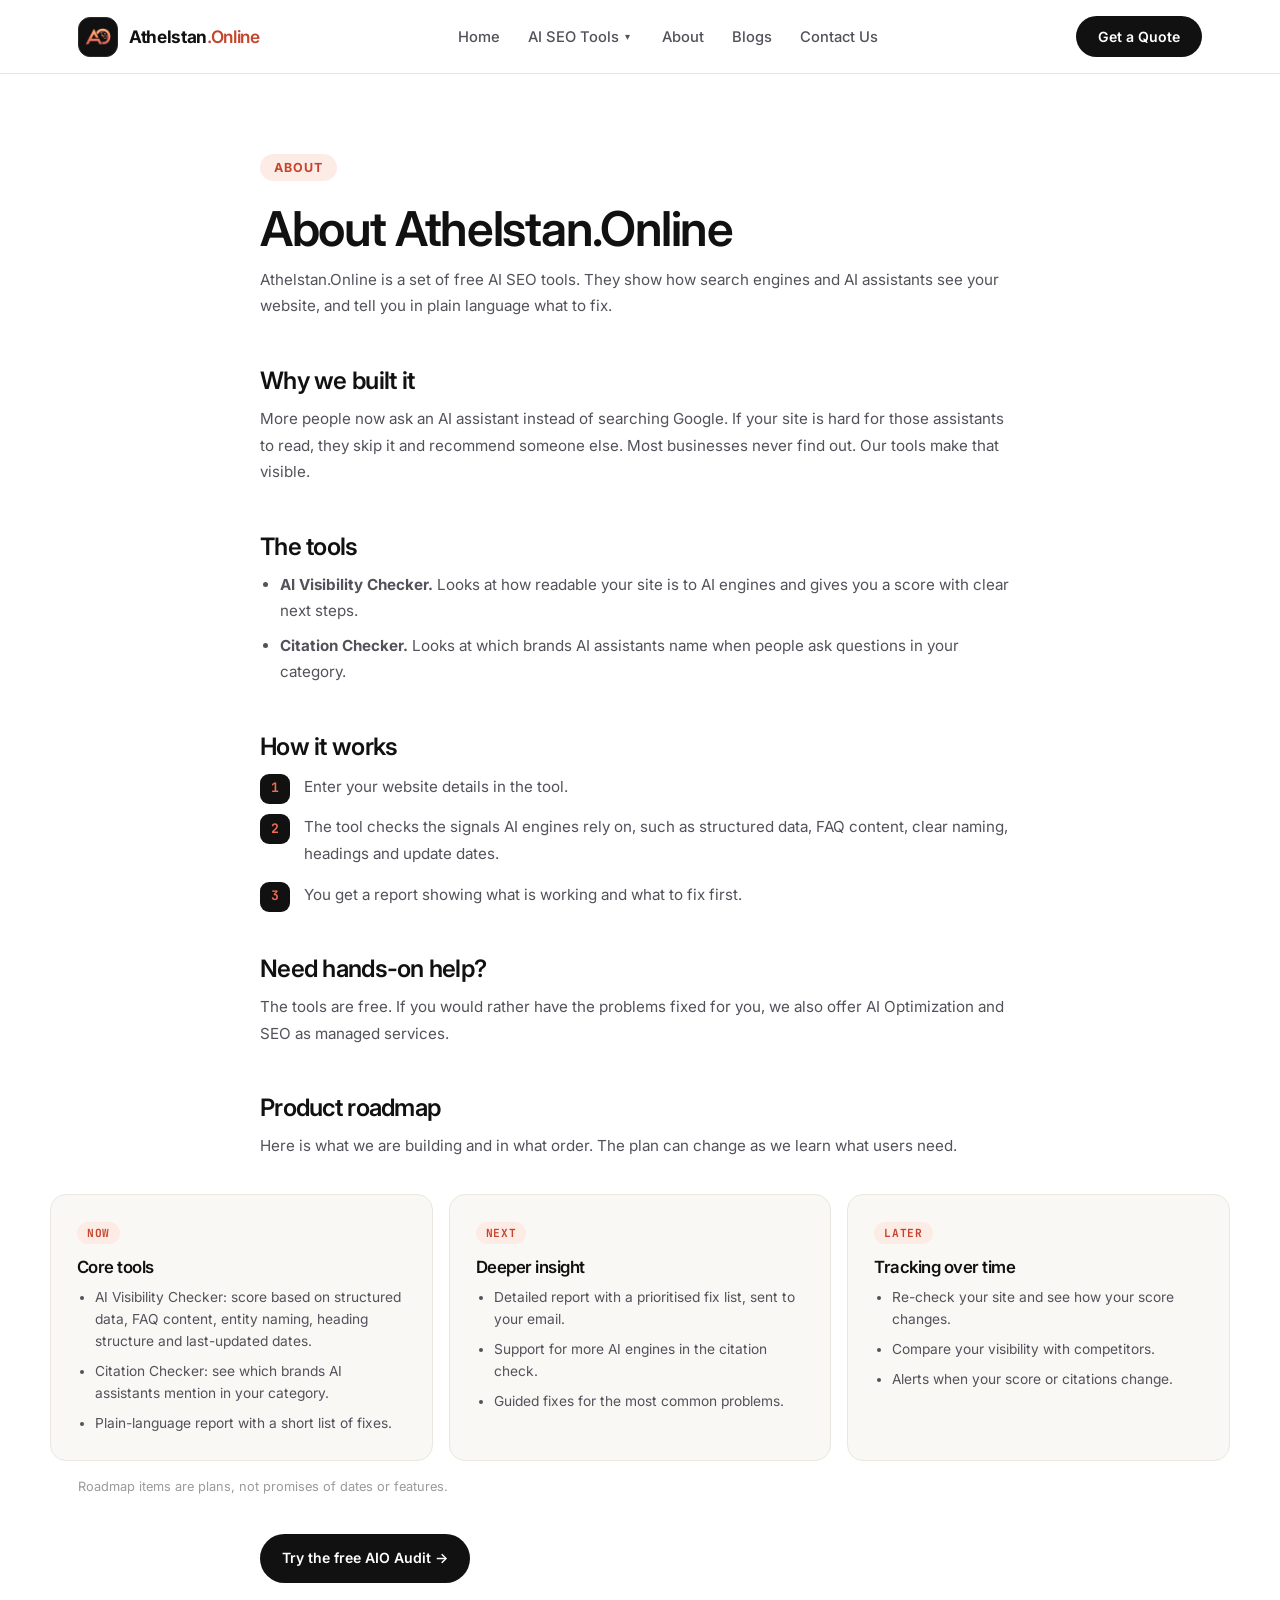
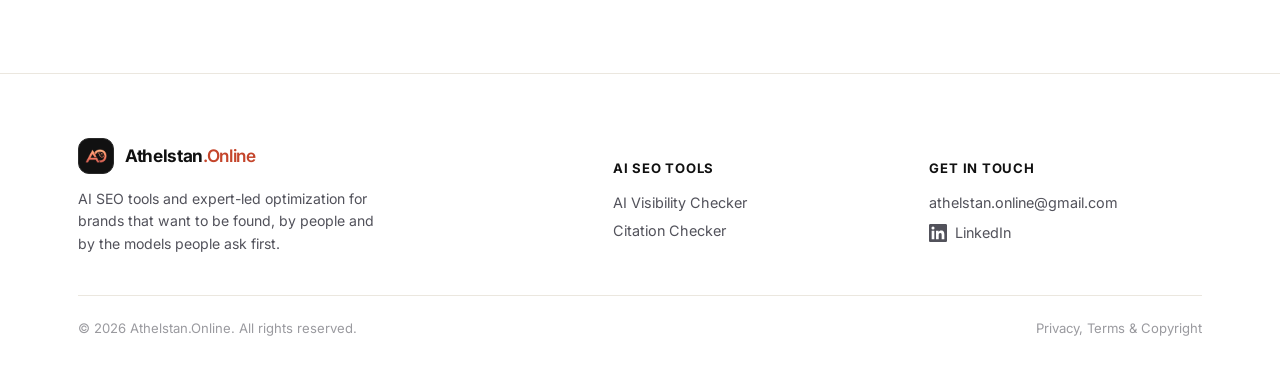
==== commit 41e3cda6: "Add files via upload" ====
--- a/about.html
+++ b/about.html
@@ -27,9 +27,8 @@
     <a href="/" class="brand" aria-label="Athelstan.Online home">
       <div class="brand-mark" style="position:relative;">
         <img src="logo.png" alt="Athelstan.Online logo">
-        <span style="position:absolute;width:5px;height:5px;border-radius:50%;background:var(--yellow);box-shadow:0 0 8px 2px rgba(216,200,164,.8);top:-3px;right:-3px;animation:pulse-dot 2s infinite;z-index:2;"></span>
       </div>
-      Athelstan.Online
+      <span class="brand-text">Athelstan<span class="brand-tld">.Online</span></span>
     </a>
     <nav class="links" id="navLinks">
       <a href="/">Home</a>
@@ -37,8 +36,8 @@
         <a href="/aio-audit" class="nav-dropdown-label">AI SEO Tools</a>
         <button class="nav-dropdown-caret" aria-label="Toggle AI SEO Tools submenu" aria-expanded="false">▾</button>
         <div class="nav-dropdown-menu">
-          <a href="/ai-visibility-score-checker">AI Visibility Checker<small>How AI engines see your site</small></a>
-          <a href="/citation-checker">Citation Checker<small>Who ChatGPT &amp; Perplexity cite</small></a>
+          <a href="/ai-visibility-score-checker">AI Visibility Checker</a>
+          <a href="/citation-checker">Citation Checker</a>
         </div>
       </div>
       <a href="/about">About</a>
@@ -56,7 +55,7 @@
   <div class="legal-wrap">
     <span class="section-tag">About</span>
     <h1>About Athelstan.Online</h1>
-    <p>Athelstan.Online is a set of free AI SEO tools. They show how search engines and AI assistants such as ChatGPT and Perplexity see your website, and tell you in plain language what to fix.</p>
+    <p>Athelstan.Online is a set of free AI SEO tools. They show how search engines and AI assistants see your website, and tell you in plain language what to fix.</p>
 
     <h2>Why we built it</h2>
     <p>More people now ask an AI assistant instead of searching Google. If your site is hard for those assistants to read, they skip it and recommend someone else. Most businesses never find out. Our tools make that visible.</p>
@@ -125,7 +124,7 @@
       <div>
         <div class="brand" style="margin-bottom:14px;">
           <div class="brand-mark"><img src="logo.png" alt="Athelstan.Online logo"></div>
-          Athelstan.Online
+          <span class="brand-text">Athelstan<span class="brand-tld">.Online</span></span>
         </div>
         <p style="color:var(--ink-soft);font-size:.88rem;line-height:1.6;max-width:34ch;">
           AI SEO tools and expert-led optimization for brands that want to be found, by people and by the models people ask first.
@@ -139,17 +138,13 @@
       <div>
         <h5>Get in Touch</h5>
         <a href="mailto:athelstan.online@gmail.com">athelstan.online@gmail.com</a>
+        <a href="https://www.linkedin.com/company/athelstan-online/" target="_blank" rel="noopener" class="footer-social" aria-label="Athelstan.Online on LinkedIn"><svg width="18" height="18" viewBox="0 0 24 24" fill="currentColor" aria-hidden="true"><path d="M20.447 20.452h-3.554v-5.569c0-1.328-.027-3.037-1.852-3.037-1.853 0-2.136 1.445-2.136 2.939v5.667H9.351V9h3.414v1.561h.046c.477-.9 1.637-1.85 3.37-1.85 3.601 0 4.267 2.37 4.267 5.455v6.286zM5.337 7.433a2.062 2.062 0 1 1 0-4.125 2.062 2.062 0 0 1 0 4.125zM7.119 20.452H3.555V9h3.564v11.452zM22.225 0H1.771C.792 0 0 .774 0 1.729v20.542C0 23.227.792 24 1.771 24h20.451C23.2 24 24 23.227 24 22.271V1.729C24 .774 23.2 0 22.222 0h.003z"/></svg><span>LinkedIn</span></a>
       </div>
     </div>
     <div class="footer-bottom">
       <p>© 2026 Athelstan.Online. All rights reserved.</p>
       <p><a href="/legal">Privacy, Terms &amp; Copyright</a></p>
     </div>
-    <p class="footer-legal">
-      ChatGPT, Perplexity, Gemini, Google AI Overviews, Claude and Copilot are trademarks of their respective owners.
-      Athelstan.Online is an independent company and is not affiliated with, endorsed by or sponsored by them.
-      See our <a href="/legal#trademarks">trademark notice</a>.
-    </p>
   </div>
 </footer>
 
--- a/styles.css
+++ b/styles.css
@@ -1,5 +1,5 @@
 /* =========================================================
-   Athelstan.Online — Stylesheet
+   Athelstan.Online : Stylesheet
    Theme: Yellow (#ffc300) + White, high-motion, AI/search identity
    ========================================================= */
 
@@ -614,7 +614,7 @@
 }
 
 /* =========================================================
-   PHASE 2 — Glassmorphism, glow, typewriter, orbit rings
+   PHASE 2 : Glassmorphism, glow, typewriter, orbit rings
    Extra system used on the Knowledge Base page and reused
    across the site for higher-density motion.
    ========================================================= */
@@ -722,15 +722,6 @@
 }
 .kb-hero p.kb-sub{margin-top:20px;max-width:56ch;font-size:1.05rem;line-height:1.65;color:var(--ink-soft);}
 
-.kb-stats-row{display:flex;gap:14px;margin-top:38px;flex-wrap:wrap;}
-.kb-stat-chip{
-  display:flex;flex-direction:column;gap:2px;
-  background:#fff;border:1px solid var(--line);border-radius:14px;padding:14px 20px;
-  min-width:130px;transition:transform .3s var(--ease-out), box-shadow .3s ease;
-}
-.kb-stat-chip:hover{transform:translateY(-6px);box-shadow:var(--shadow-yellow);}
-.kb-stat-chip .n{font-family:'Space Grotesk',sans-serif;font-weight:700;font-size:1.5rem;}
-.kb-stat-chip .l{font-size:.72rem;color:#9a9a9f;text-transform:uppercase;letter-spacing:.05em;}
 
 /* ---------- Filter tabs ---------- */
 .kb-filters{
@@ -801,8 +792,6 @@
   .kb-filters{padding:0 20px;}
   .kb-grid{grid-template-columns:1fr;padding:0 20px 30px;}
   .kb-card.featured{grid-column:span 1;}
-  .kb-stats-row{gap:10px;}
-  .kb-stat-chip{min-width:44%;flex:1;}
 }
 
 /* =========================================================
@@ -877,7 +866,7 @@
 .audit-success h3{font-size:1.15rem;margin-bottom:10px;}
 .audit-success p{color:var(--ink-soft);font-size:.9rem;line-height:1.6;}
 
-/* How it works — 3 step row */
+/* How it works : 3 step row */
 .audit-steps{display:grid;grid-template-columns:repeat(3,1fr);gap:20px;max-width:var(--maxw);margin:0 auto;}
 .audit-step{
   background:#fff;border:1px solid var(--line);border-radius:var(--radius);padding:26px;
@@ -991,13 +980,6 @@
 @media (max-width:720px){.svc-legend{grid-template-columns:1fr;}}
 
 /* #17 Knowledge Base badges now sit in the page, not floating */
-.kb-badges{display:flex;gap:10px;flex-wrap:wrap;margin-top:22px;}
-.kb-badge{
-  display:inline-flex;align-items:center;gap:8px;
-  background:#fff;border:1px solid var(--line);border-radius:999px;
-  padding:8px 14px;font-size:.78rem;font-weight:600;
-  box-shadow:0 14px 34px -18px rgba(0,0,0,.3);
-}
 
 /* #1 Footer */
 footer{padding:64px 28px 30px;border-top:1px solid var(--line);}
@@ -1155,3 +1137,321 @@
 .roadmap-card ul{margin:0;padding-left:18px;}
 .roadmap-card li{font-size:.86rem;line-height:1.6;color:var(--ink-soft);margin-top:8px;}
 .roadmap-note{max-width:var(--maxw);margin:18px auto 0;font-size:.8rem;color:#9a9a9f;}
+
+
+/* ---------- Mobile fixes: AIO Audit + tool pages ---------- */
+@media (max-width:720px){
+  .audit-hero{padding:56px 20px 48px;}
+  .audit-hero h1{font-size:clamp(1.7rem,7.5vw,2.3rem);overflow-wrap:break-word;}
+  .audit-hero p.sub{font-size:.98rem;}
+  .tool-grid{grid-template-columns:1fr !important;margin-top:30px;gap:16px;}
+  .tool-card{padding:24px;}
+  .audit-steps,.roadmap-grid{grid-template-columns:1fr !important;}
+  .services-grid{grid-template-columns:1fr !important;}
+  .audit-form-wrap{margin-top:30px;padding:26px 20px;}
+  .score-gauge-row{gap:12px;}
+  .score-gauge{width:calc(50% - 6px);padding:18px 10px;}
+  .score-gauge .g-value{font-size:1.5rem;}
+  .faq-q{padding:16px 18px;font-size:.92rem;gap:12px;}
+  .faq-item.open .faq-a{max-height:400px;}
+  .eyebrow{font-size:.7rem;padding:7px 12px;}
+  .cta-section h2{font-size:clamp(1.5rem,6.5vw,2rem);}
+}
+
+/* ---------- Mobile menu fix: left-aligned, tidy rows, bigger dropdown arrow ---------- */
+@media (max-width:720px){
+  nav.links{
+    align-items:stretch;gap:0;padding:8px 24px 18px;
+    max-height:calc(100vh - 80px);overflow-y:auto;
+  }
+  nav.links > a{
+    padding:15px 0;text-align:left;font-size:1rem;
+    border-bottom:1px solid var(--line);
+  }
+  nav.links > a::after{display:none;}
+  nav.links > a:last-of-type{border-bottom:none;}
+
+  nav.links .nav-dropdown{
+    width:100%;padding:0;border-bottom:1px solid var(--line);
+    flex-wrap:wrap;justify-content:space-between;align-items:center;
+  }
+  nav.links .nav-dropdown-label{
+    flex:1;padding:15px 0;font-size:1rem;border-bottom:none;text-align:left;
+  }
+  nav.links .nav-dropdown-label::after{display:none;}
+  nav.links .nav-dropdown-caret{
+    padding:15px 8px 15px 24px;font-size:1rem;margin-right:-8px;
+  }
+  nav.links .nav-dropdown-menu{width:100%;}
+  nav.links .nav-dropdown.open .nav-dropdown-menu{margin:0 0 12px;}
+  nav.links .nav-dropdown-menu a{
+    padding:12px 12px;border-bottom:none;text-align:left;font-size:.95rem;
+    background:var(--paper-warm);border-radius:10px;margin-bottom:6px;
+  }
+}
+
+/* =========================================================
+   LIGHT MINIMAL SKIN (inspired by modern SaaS sites)
+   White space, big centered headlines, flat cards,
+   one warm coral accent. Delete this whole block to go
+   back to the previous beige look.
+   ========================================================= */
+:root{
+  --ink:#111111;
+  --ink-soft:#52525b;
+  --paper:#ffffff;
+  --paper-warm:#faf8f4;
+  --yellow:#f26b4f;
+  --yellow-deep:#c4452b;
+  --yellow-pale:#fdebe6;
+  --yellow-line:#f5cdc2;
+  --charcoal:#111111;
+  --charcoal-2:#1a1a1a;
+  --line:#ebe7df;
+  --radius:16px;
+  --shadow-yellow:0 10px 30px -18px rgba(17,17,17,.25);
+  --glow-yellow:0 14px 38px -22px rgba(17,17,17,.30);
+}
+body{background:#fff;}
+h1,h2,h3,h4{font-family:'Inter',system-ui,sans-serif;font-weight:600;letter-spacing:-0.03em;line-height:1.08;}
+::selection{background:#f9c7bb;color:#111;}
+@keyframes pulse-dot{
+  0%{box-shadow:0 0 0 0 rgba(242,107,79,.55);}
+  70%{box-shadow:0 0 0 9px rgba(242,107,79,0);}
+  100%{box-shadow:0 0 0 0 rgba(242,107,79,0);}
+}
+
+/* Remove decoration: moving lines, glowing blobs, cursor glow */
+.blob,.ambient-orb,.orbit-wrap,#network-canvas,.section-network,#cursorGlow{display:none !important;}
+.services-section::before,.services-section::after{display:none;}
+#scrollProgress{background:var(--yellow);box-shadow:none;height:2px;}
+
+/* Header */
+header{background:rgba(255,255,255,.92);border-bottom:1px solid var(--line);}
+header.scrolled{box-shadow:none;}
+.brand-mark{box-shadow:none;}
+.brand-mark::after{display:none;}
+nav.links{gap:28px;font-weight:500;color:var(--ink-soft);}
+nav.links a::after{display:none;}
+nav.links a:hover{color:var(--ink);}
+
+/* Buttons */
+.cta-btn{background:var(--ink);color:#fff;padding:12px 22px;font-weight:600;}
+.cta-btn::before{display:none;}
+.cta-btn:hover{background:var(--yellow);color:#111;transform:translateY(-1px);box-shadow:none;}
+.cta-btn.ghost{background:#fff;border:1.5px solid var(--line);color:var(--ink);}
+.cta-btn.ghost:hover{background:#fff;border-color:var(--ink);color:var(--ink);}
+
+/* Heroes: centered, airy */
+.hero,.kb-hero,.audit-hero{
+  background:radial-gradient(ellipse 900px 340px at 50% 112%, rgba(242,107,79,.14), transparent 70%), #fff;
+  text-align:center;
+}
+.hero{padding:120px 28px 110px;}
+.hero-inner,.kb-hero-inner{text-align:center;}
+.hero h1{font-size:clamp(2.5rem,6.2vw,4.8rem);max-width:18ch;margin:0 auto;}
+.hero h1 em,.kb-hero h1 em{
+  background:none;-webkit-background-clip:initial;background-clip:initial;
+  color:var(--yellow);animation:none;
+}
+.hero-sub,.kb-hero p.kb-sub{margin-left:auto;margin-right:auto;text-align:center;font-size:1.12rem;}
+.hero-actions{justify-content:center;}
+.eyebrow{background:#fff;color:var(--ink);border:1px solid var(--line);animation:none;font-weight:600;}
+.eyebrow .dot{background:var(--yellow);}
+
+/* Section headings: centered */
+.section-head{margin-left:auto;margin-right:auto;text-align:center;}
+.section-head h2{font-size:clamp(1.9rem,3.6vw,2.8rem);}
+.section-tag{background:var(--yellow-pale);color:var(--yellow-deep);}
+
+/* Offer section: light instead of dark */
+.services-section{
+  background:var(--paper-warm);color:var(--ink);
+  border-top:1px solid var(--line);border-bottom:1px solid var(--line);
+}
+.services-section .section-tag{background:var(--yellow-pale);color:var(--yellow-deep);}
+.services-section .section-head p{color:var(--ink-soft);}
+.svc-card{background:#fff;border:1px solid var(--line);color:var(--ink);box-shadow:none;}
+.svc-card::before{display:none;}
+.svc-card:hover{background:#fff;border-color:#cfc8ba;box-shadow:var(--glow-yellow);}
+.svc-card .svc-num{color:var(--yellow-deep) !important;}
+.svc-card h3{color:var(--ink);}
+.svc-card p{color:var(--ink-soft);}
+.svc-tags span{background:var(--paper-warm);color:var(--ink-soft);border:1px solid var(--line);}
+.svc-card:hover .svc-tags span{transform:none;}
+a.svc-card[href="/aio-audit"]{border-color:var(--yellow-line) !important;}
+.svc-legend-item{background:#fff;border:1px solid var(--line);backdrop-filter:none;-webkit-backdrop-filter:none;}
+.svc-legend-item .legend-tag{color:var(--yellow-deep);background:var(--yellow-pale);border-color:var(--yellow-line);}
+.svc-legend-item p{color:var(--ink-soft);}
+.svc-legend-item p strong{color:var(--ink);}
+
+/* Flat cards: no 3D tilt, no glowing borders */
+.glow-card::before{display:none;}
+.glow-card:hover{transform:none;box-shadow:var(--glow-yellow);}
+.svc-card,.ring-card,.ctype-card,.kb-card{transform:none !important;}
+.kb-card,.tool-card,.audit-step,.faq-item,.score-gauge,.audit-form-wrap{
+  background:#fff;border:1px solid var(--line);box-shadow:none;
+}
+.kb-card:hover,.tool-card:hover,.audit-step:hover{box-shadow:var(--glow-yellow);border-color:#cfc8ba;}
+.kb-card::before{display:none;}
+.kb-card.featured{background:var(--paper-warm);color:var(--ink);border:1px solid var(--line);}
+.kb-card.featured .kb-tag,.kb-card.featured .kb-read{color:var(--yellow-deep);}
+.kb-card.featured p.kb-excerpt{color:var(--ink-soft);}
+.kb-card.featured .kb-meta{color:#9a9a9f;}
+.kb-card.featured .kb-icon{background:var(--yellow-pale);}
+.kb-filter-btn.active{background:var(--ink);color:#fff;border-color:var(--ink);box-shadow:none;}
+.roadmap-card{border-style:solid;border-color:var(--line);background:var(--paper-warm);}
+.team-card h3{color:var(--ink);}
+.team-link{color:var(--yellow-deep) !important;}
+
+/* Banners */
+.cta-section{background:var(--yellow);animation:none;border-radius:24px;}
+.cta-section::after{display:none;}
+.cta-section h2{color:#111;}
+.cta-section p{color:#3b1a12;}
+.cta-section .cta-btn{background:#111;color:#fff;}
+.cta-section .cta-btn:hover{background:#fff;color:#111;}
+.cta-section .cta-btn.ghost{background:transparent;border-color:#111;color:#111;}
+.cta-section .cta-btn.ghost:hover{background:#111;color:#fff;}
+.feature-cta{background:var(--paper-warm);border:1px solid var(--line);}
+.feature-cta h2{color:var(--ink);}
+.feature-cta p{color:var(--ink-soft);}
+.feature-cta .cta-btn{background:#111;color:#fff;}
+.feature-cta .cta-btn:hover{background:var(--yellow);color:#111;}
+.feature-cta .nav-badge{background:var(--yellow-pale) !important;color:var(--yellow-deep) !important;}
+
+/* Forms and footer */
+.audit-form button[type="submit"]:hover{background:var(--yellow);color:#111;}
+.audit-form input:focus{box-shadow:0 0 0 3px rgba(242,107,79,.18);border-color:var(--yellow);}
+.footer-grid h5{color:var(--ink);}
+@media (max-width:720px){
+  .hero{padding:72px 20px 64px;}
+  nav.links{background:#fff;}
+}
+
+/* ---------- Homepage: the two tools ---------- */
+.tools-section{
+  padding:96px 28px;background:var(--paper-warm);
+  border-top:1px solid var(--line);border-bottom:1px solid var(--line);
+}
+.tools-duo{
+  display:grid;grid-template-columns:repeat(2,1fr);gap:24px;
+  max-width:980px;margin:0 auto;
+}
+.tool-big{
+  background:#fff;border:1px solid var(--line);border-radius:22px;padding:28px;
+  display:flex;flex-direction:column;gap:14px;
+  transition:box-shadow .3s ease,border-color .3s ease;
+}
+.tool-big:hover{box-shadow:var(--glow-yellow);border-color:#cfc8ba;}
+.tool-badge{
+  align-self:flex-start;font-family:'JetBrains Mono',monospace;font-size:.7rem;font-weight:700;
+  letter-spacing:.06em;color:var(--yellow-deep);background:var(--yellow-pale);
+  padding:5px 11px;border-radius:999px;
+}
+.tool-visual{
+  background:var(--paper-warm);border:1px solid var(--line);border-radius:16px;
+  padding:18px;min-height:178px;
+}
+.vis-head{
+  display:flex;justify-content:space-between;gap:10px;
+  font-family:'JetBrains Mono',monospace;font-size:.66rem;letter-spacing:.04em;
+  text-transform:uppercase;color:#9a9a9f;margin-bottom:6px;
+}
+.mini-row{
+  display:grid;grid-template-columns:118px 1fr 28px;gap:10px;align-items:center;
+  font-size:.78rem;color:var(--ink-soft);margin-top:12px;
+}
+.mini-row b{color:var(--ink);font-family:'JetBrains Mono',monospace;text-align:right;}
+.mini-track{height:8px;background:#e7e2d6;border-radius:99px;overflow:hidden;}
+.mini-fill{height:100%;border-radius:99px;background:linear-gradient(90deg,#f6a08d,var(--yellow));}
+.dots-wrap{display:flex;align-items:center;gap:22px;margin-top:16px;flex-wrap:wrap;}
+.dots{display:grid;grid-template-columns:repeat(5,22px);gap:9px;}
+.dot{width:22px;height:22px;border-radius:50%;background:#e4dfd3;display:block;}
+.dot.on{background:var(--yellow);}
+.dots-key{display:flex;flex-direction:column;gap:2px;}
+.dots-key b{font-family:'Inter',sans-serif;font-size:1.9rem;letter-spacing:-0.03em;color:var(--ink);}
+.dots-key span{font-size:.8rem;color:var(--ink-soft);}
+.tool-big h3{font-size:1.45rem;margin-top:4px;}
+.tool-big p{font-size:.95rem;line-height:1.6;color:var(--ink-soft);}
+.tool-list{list-style:none;padding:0;margin:2px 0 0;display:grid;gap:9px;}
+.tool-list li{position:relative;padding-left:26px;font-size:.9rem;color:var(--ink);}
+.tool-list li::before{
+  content:"✓";position:absolute;left:0;top:0;width:18px;height:18px;border-radius:50%;
+  background:var(--yellow-pale);color:var(--yellow-deep);font-size:.7rem;font-weight:700;
+  display:flex;align-items:center;justify-content:center;
+}
+.tool-link{
+  margin-top:auto;padding-top:8px;font-weight:700;font-size:.95rem;color:var(--ink);
+  display:inline-flex;gap:6px;transition:gap .25s ease,color .25s ease;
+}
+.tool-big:hover .tool-link{gap:10px;color:var(--yellow-deep);}
+@media (max-width:860px){
+  .tools-duo{grid-template-columns:1fr;max-width:520px;}
+}
+@media (max-width:720px){
+  .tools-section{padding:64px 20px;}
+  .tool-big{padding:22px;}
+  .mini-row{grid-template-columns:104px 1fr 26px;}
+}
+
+/* ---------- Logo and wordmark: match the light minimal look ---------- */
+.brand{gap:11px;font-family:'Inter',system-ui,sans-serif;font-weight:700;font-size:1.08rem;letter-spacing:-0.02em;}
+.brand-tld{color:var(--yellow-deep);font-weight:600;}
+.brand-mark{
+  width:40px;height:40px;border-radius:12px;padding:6px;
+  background:var(--ink);border:1px solid #2a2a2a;box-shadow:none;
+}
+.brand-mark::after{display:none;}
+footer .brand-mark{width:36px;height:36px;border-radius:11px;}
+
+
+/* ---------- Forms (shared by Visibility Check and Citation Check) ---------- */
+.audit-form-wrap{padding:32px;}
+.audit-form h2{text-align:center;margin:0 0 8px;}
+.audit-form > p:not(.audit-form-note){
+  text-align:center;max-width:36ch;margin:0 auto 20px;line-height:1.5;
+  font-size:.92rem;color:var(--ink-soft);
+}
+.audit-form label,.audit-form label:first-of-type{display:block;margin:0 0 6px;}
+.audit-form input{margin:0 0 16px;}
+.audit-form button[type="submit"]{margin-top:8px;}
+.audit-form-note{margin-top:14px;}
+@media (max-width:480px){.audit-form-wrap{padding:24px;}}
+
+/* ---------- Blog: category filters ---------- */
+.kb-filters{
+  display:flex;flex-wrap:wrap;justify-content:center;gap:10px 12px;
+  margin:32px auto 36px;padding:0 28px;max-width:var(--maxw);
+  position:relative;z-index:1;transform:none;
+}
+.kb-filter-btn{
+  display:inline-flex;align-items:center;justify-content:center;box-sizing:border-box;
+  height:40px;padding:0 18px;margin:0;border:1px solid var(--line);border-radius:999px;
+  background:#fff;color:var(--ink-soft);font-family:'Inter',system-ui,sans-serif;
+  font-size:.86rem;font-weight:600;line-height:1;white-space:nowrap;
+  position:static;top:auto;left:auto;transform:none;
+}
+.kb-filter-btn:hover{transform:none;border-color:var(--ink);}
+.kb-filter-btn.active{border-color:var(--ink);}
+@media (max-width:720px){.kb-filters{padding:0 20px;margin:24px auto 28px;}}
+
+/* ---------- Blog promo line ---------- */
+.kb-promo{margin-top:18px;font-size:.95rem;color:var(--ink-soft);}
+.kb-promo a{font-weight:600;color:var(--ink);border-bottom:2px solid var(--yellow);}
+
+/* ---------- Home: next-gen tools section ---------- */
+.nextgen-section{padding:72px 28px 24px;}
+.nextgen-section .section-head{margin-bottom:28px;}
+.nextgen-actions{display:flex;justify-content:center;gap:14px;flex-wrap:wrap;}
+@media (max-width:720px){
+  .nextgen-section{padding:56px 20px 16px;}
+  .nextgen-actions .cta-btn{width:100%;justify-content:center;}
+}
+
+/* ---------- Logo color matches site accent ---------- */
+.brand-mark img{filter:hue-rotate(-30deg) saturate(1.1);}
+
+/* ---------- LinkedIn link in footer ---------- */
+.footer-grid a.footer-social{display:inline-flex;align-items:center;gap:8px;margin-top:2px;}
+.footer-grid a.footer-social:hover{transform:none;}
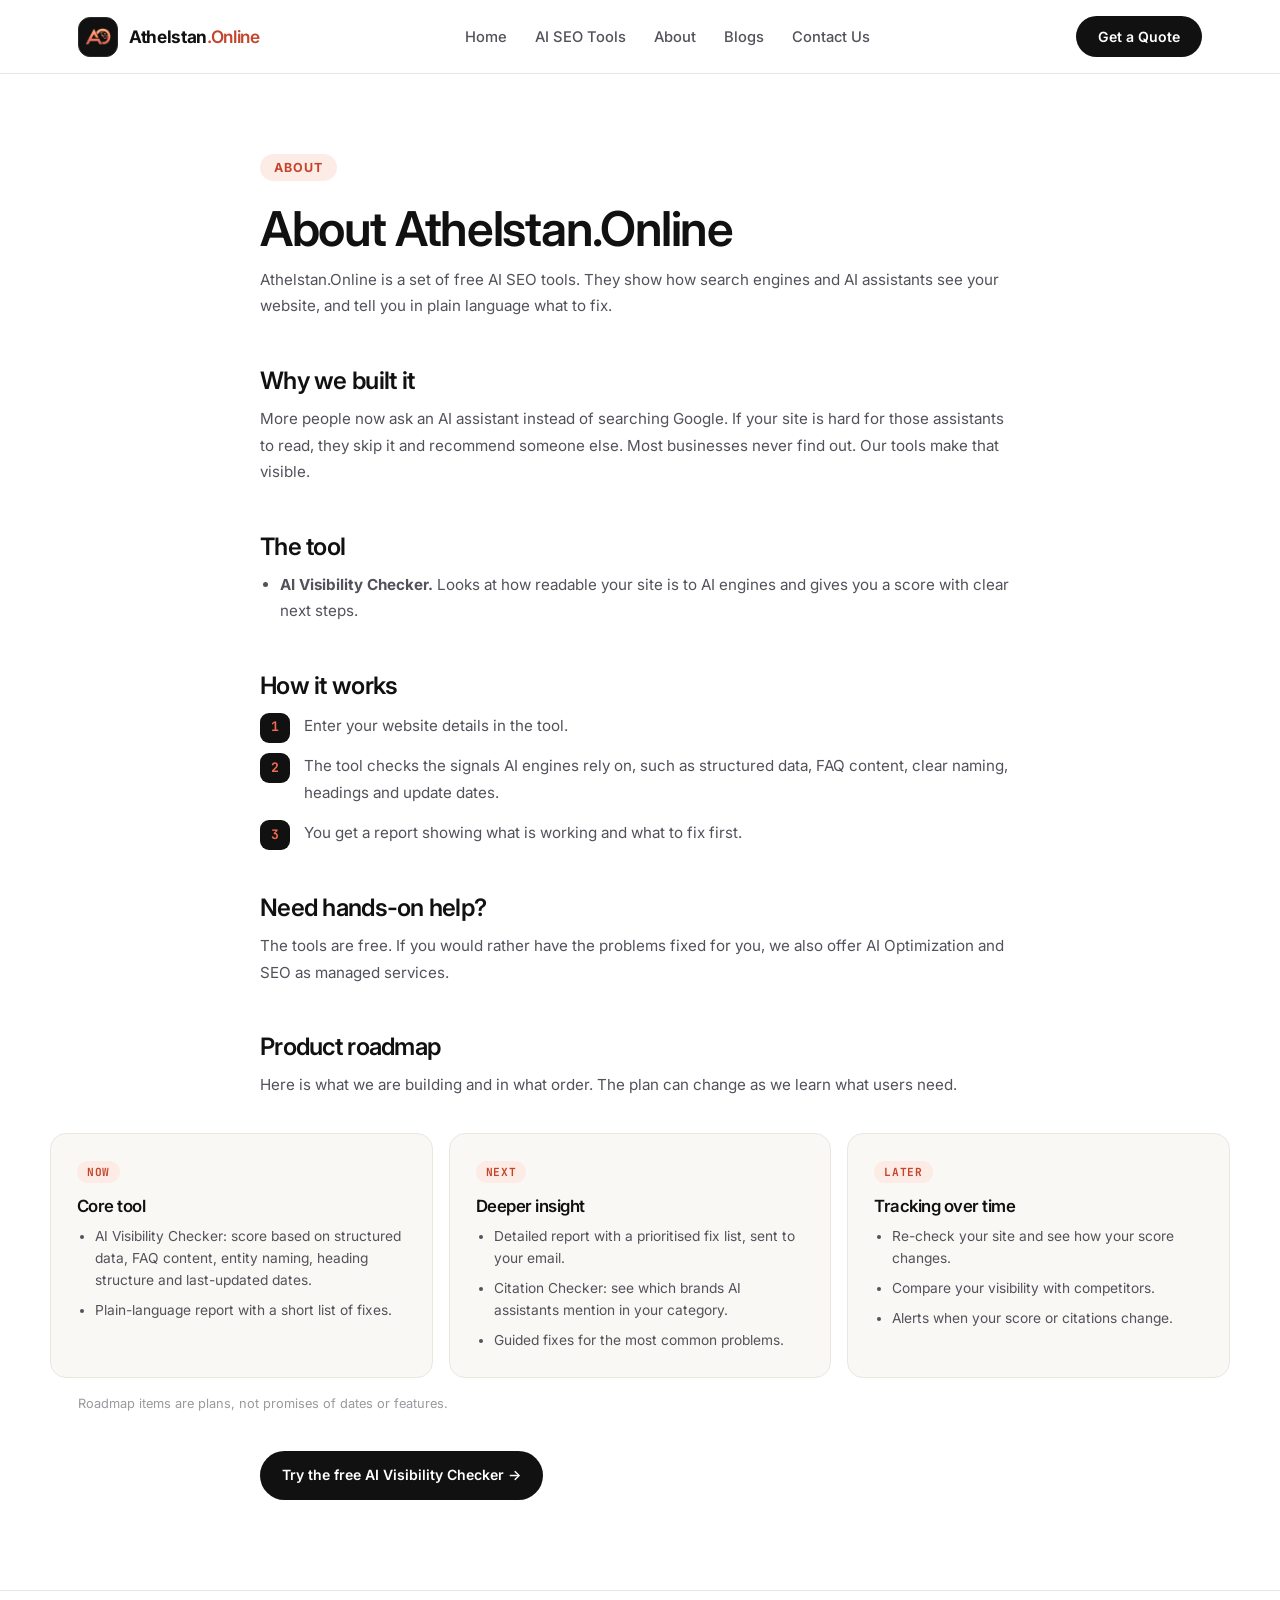
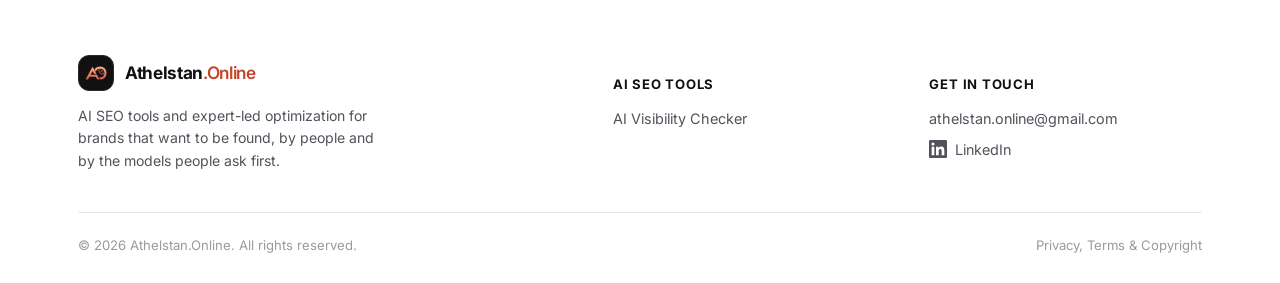
==== commit 09d64a97: "Add files via upload" ====
--- a/about.html
+++ b/about.html
@@ -32,14 +32,7 @@
     </a>
     <nav class="links" id="navLinks">
       <a href="/">Home</a>
-      <div class="nav-dropdown">
-        <a href="/aio-audit" class="nav-dropdown-label">AI SEO Tools</a>
-        <button class="nav-dropdown-caret" aria-label="Toggle AI SEO Tools submenu" aria-expanded="false">▾</button>
-        <div class="nav-dropdown-menu">
-          <a href="/ai-visibility-score-checker">AI Visibility Checker</a>
-          <a href="/citation-checker">Citation Checker</a>
-        </div>
-      </div>
+      <a href="/ai-visibility-score-checker">AI SEO Tools</a>
       <a href="/about">About</a>
       <a href="/blog">Blogs</a>
       <a href="/contact">Contact Us</a>
@@ -60,10 +53,9 @@
     <h2>Why we built it</h2>
     <p>More people now ask an AI assistant instead of searching Google. If your site is hard for those assistants to read, they skip it and recommend someone else. Most businesses never find out. Our tools make that visible.</p>
 
-    <h2>The tools</h2>
+    <h2>The tool</h2>
     <ul>
       <li><strong>AI Visibility Checker.</strong> Looks at how readable your site is to AI engines and gives you a score with clear next steps.</li>
-      <li><strong>Citation Checker.</strong> Looks at which brands AI assistants name when people ask questions in your category.</li>
     </ul>
 
     <h2>How it works</h2>
@@ -84,10 +76,9 @@
     <div class="roadmap-grid">
       <div class="roadmap-card">
         <span class="roadmap-stage">Now</span>
-        <h4>Core tools</h4>
+        <h4>Core tool</h4>
         <ul>
           <li>AI Visibility Checker: score based on structured data, FAQ content, entity naming, heading structure and last-updated dates.</li>
-          <li>Citation Checker: see which brands AI assistants mention in your category.</li>
           <li>Plain-language report with a short list of fixes.</li>
         </ul>
       </div>
@@ -96,7 +87,7 @@
         <h4>Deeper insight</h4>
         <ul>
           <li>Detailed report with a prioritised fix list, sent to your email.</li>
-          <li>Support for more AI engines in the citation check.</li>
+          <li>Citation Checker: see which brands AI assistants mention in your category.</li>
           <li>Guided fixes for the most common problems.</li>
         </ul>
       </div>
@@ -114,7 +105,7 @@
   <p class="roadmap-note" style="padding:0 28px;">Roadmap items are plans, not promises of dates or features.</p>
 
   <div class="legal-wrap" style="margin-top:40px;">
-    <p><a href="/aio-audit" class="cta-btn">Try the free AIO Audit →</a></p>
+    <p><a href="/ai-visibility-score-checker" class="cta-btn">Try the free AI Visibility Checker →</a></p>
   </div>
 </section>
 
@@ -133,7 +124,6 @@
       <div>
         <h5>AI SEO Tools</h5>
         <a href="/ai-visibility-score-checker">AI Visibility Checker</a>
-        <a href="/citation-checker">Citation Checker</a>
       </div>
       <div>
         <h5>Get in Touch</h5>
--- a/styles.css
+++ b/styles.css
@@ -1455,3 +1455,50 @@
 /* ---------- LinkedIn link in footer ---------- */
 .footer-grid a.footer-social{display:inline-flex;align-items:center;gap:8px;margin-top:2px;}
 .footer-grid a.footer-social:hover{transform:none;}
+
+/* ---------- Hero logo: reflective, moving (sharp version) ---------- */
+.hero-logo{display:flex;justify-content:center;margin:0 0 clamp(84px,9vw,104px);}
+.hero-logo-float{perspective:1000px;animation:logo-float 6s ease-in-out infinite;}
+@keyframes logo-float{0%,100%{transform:translateY(0);}50%{transform:translateY(-8px);}}
+.hero-logo-stage{
+  position:relative;width:clamp(150px,21vw,240px);aspect-ratio:1/1;
+  transform-style:preserve-3d;will-change:transform;backface-visibility:hidden;
+  -webkit-box-reflect:below 2px linear-gradient(transparent 68%, rgba(0,0,0,.20));
+}
+.hero-logo-img{
+  display:block;width:100%;height:100%;object-fit:contain;
+  image-rendering:auto;
+  filter:hue-rotate(-30deg) drop-shadow(0 8px 10px rgba(17,17,17,.16));
+}
+.hero-logo-sheen{
+  position:absolute;inset:0;pointer-events:none;mix-blend-mode:overlay;opacity:.7;
+  background:
+    radial-gradient(circle at var(--gx,50%) var(--gy,32%), rgba(255,255,255,.55), rgba(255,255,255,0) 40%),
+    linear-gradient(115deg, rgba(255,255,255,0) 40%, rgba(255,255,255,.75) 50%, rgba(255,255,255,0) 60%);
+  background-size:100% 100%, 260% 100%;
+  background-repeat:no-repeat;
+  background-position:0 0, 130% 0;
+  -webkit-mask:url("logo.png") center/contain no-repeat;
+  mask:url("logo.png") center/contain no-repeat;
+  animation:logo-sheen 5s ease-in-out infinite;
+}
+@keyframes logo-sheen{
+  0%,45%{background-position:0 0, 130% 0;}
+  100%{background-position:0 0, -130% 0;}
+}
+@media (max-width:720px){
+  .hero-logo{margin-bottom:76px;}
+  .hero-logo-stage{width:clamp(130px,42vw,170px);}
+}
+
+/* ---------- Form error message ---------- */
+.audit-success .audit-success-note{margin-top:12px;font-size:.82rem;color:#9a9a9f;}
+.audit-success-note a{color:var(--ink);font-weight:600;border-bottom:1px solid var(--yellow);}
+.audit-form-error{display:none;text-align:center;color:#b3261e;font-size:.82rem;line-height:1.5;margin-top:12px;}
+
+
+/* ---------- One-tool layout ---------- */
+.tools-duo.single{grid-template-columns:minmax(0,520px);justify-content:center;}
+@media (max-width:720px){
+  .audit-form input{font-size:16px;}
+}
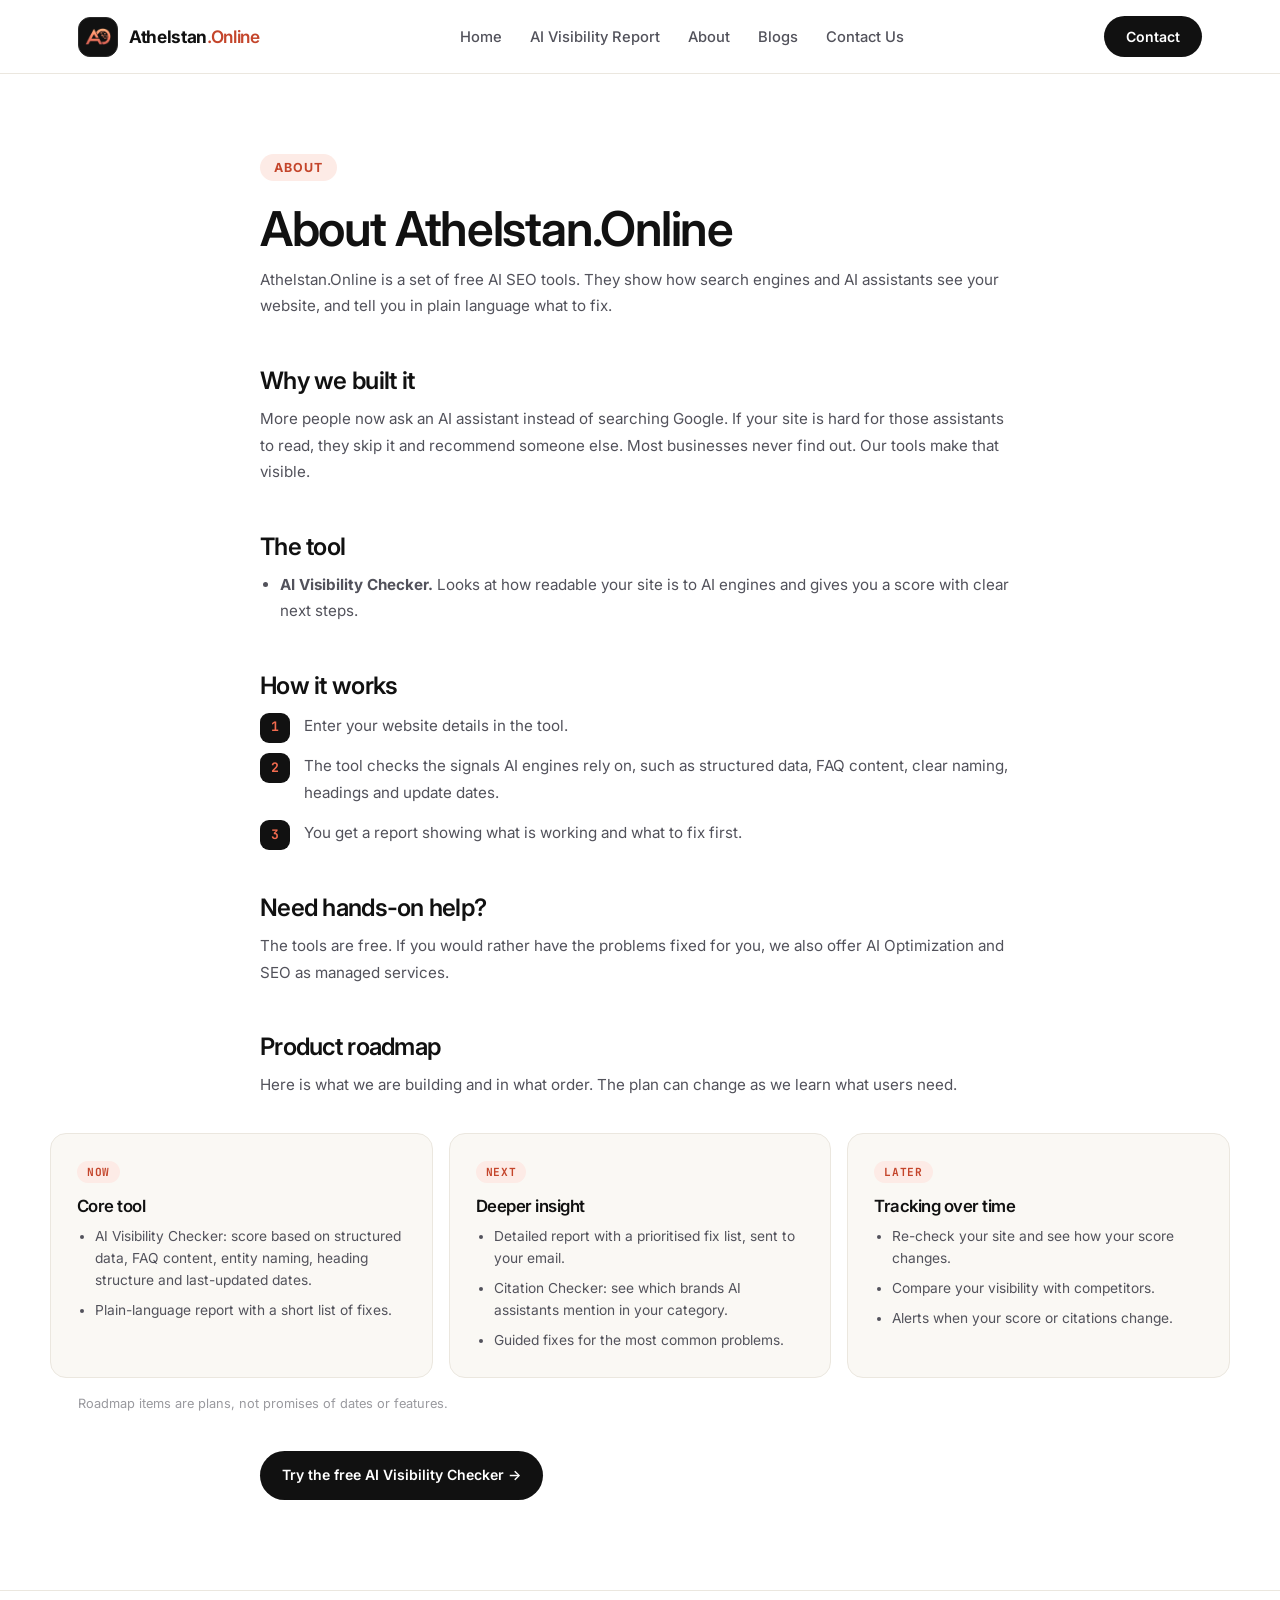
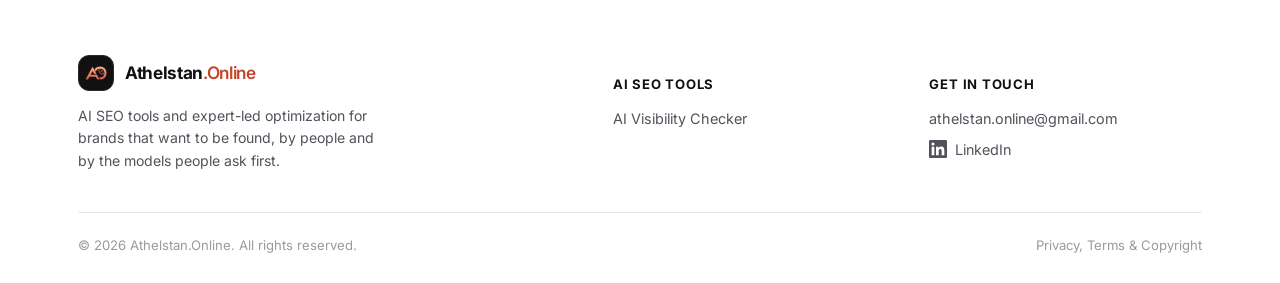
==== commit de0fa2d4: "Add files via upload" ====
--- a/about.html
+++ b/about.html
@@ -32,13 +32,13 @@
     </a>
     <nav class="links" id="navLinks">
       <a href="/">Home</a>
-      <a href="/ai-visibility-score-checker">AI SEO Tools</a>
+      <a href="/ai-visibility-score-checker">AI Visibility Report</a>
       <a href="/about">About</a>
       <a href="/blog">Blogs</a>
       <a href="/contact">Contact Us</a>
     </nav>
     <div style="display:flex;align-items:center;gap:10px;">
-      <a href="/contact" class="cta-btn nav-only">Get a Quote</a>
+      <a href="/contact" class="cta-btn nav-only">Contact</a>
       <button class="menu-toggle" id="menuToggle" aria-label="Toggle menu"><span></span><span></span><span></span></button>
     </div>
   </div>
